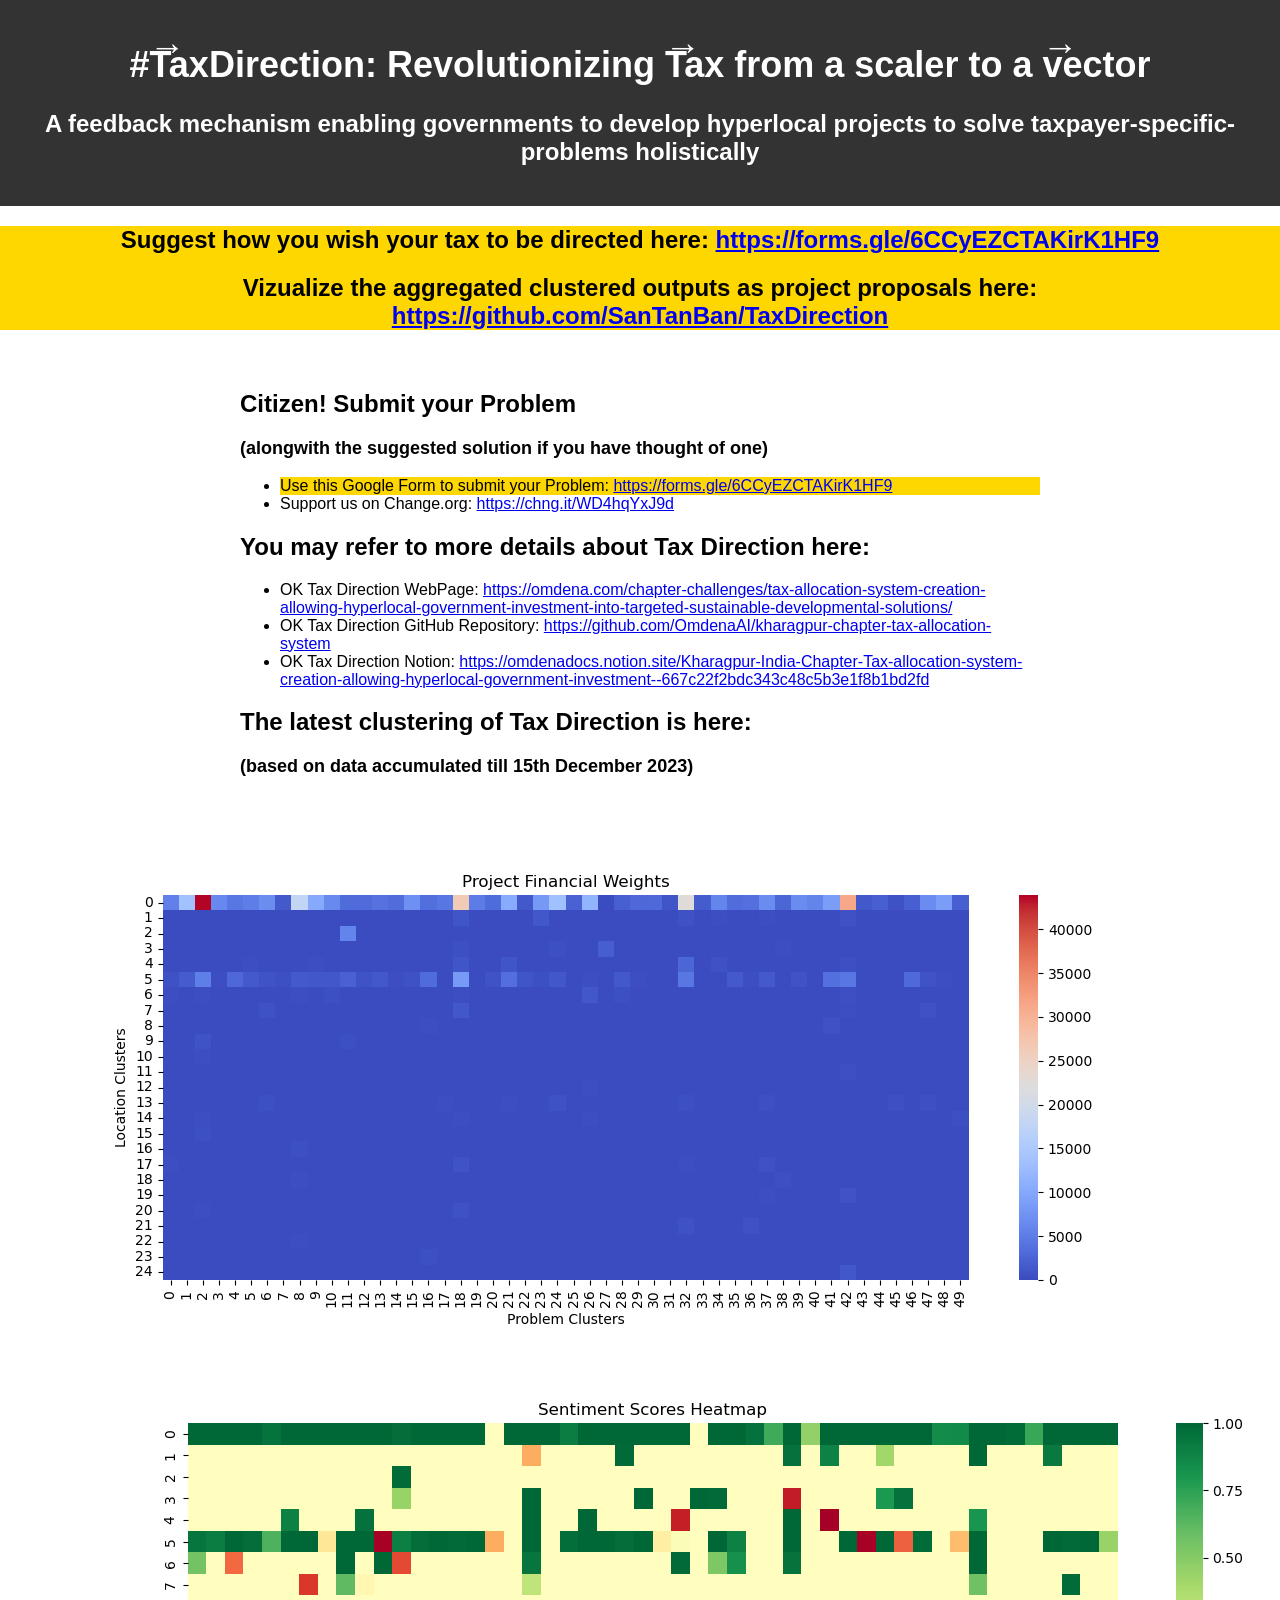
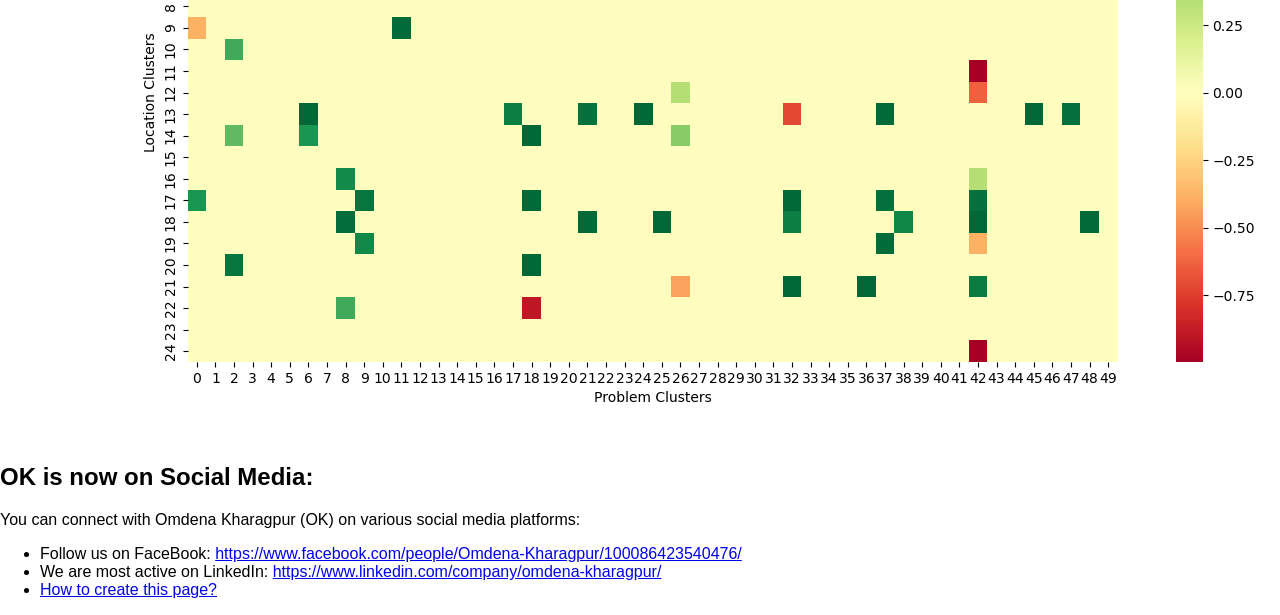
==== index.html @ 866a50a1 "Update index.html" ====
<!DOCTYPE html>
<html>
<head>
    <meta charset="UTF-8">
    <meta name="viewport" content="width=device-width, initial-scale=1.0">
    <link rel="stylesheet" href="styles.css">
    <title>#TaxDirection</title>
    <style>
        body {
            font-family: Arial, sans-serif;
            background-color: #FFF;
            margin: 0;
            padding: 0;
        }
        header {
            background-color: #333;
            color: #fff;
            text-align: center;
            padding: 20px;
        }
        h1 {
            font-size: 36px;
        }
        h2 {
            font-size: 24px;
        }
        h3 {
            font-size: 18px;
        }
        .container {
            max-width: 800px;
            margin: 20px auto;
            padding: 20px;
            background-color: #fff;
        }

        /* New styles for the horizontal arrow */
        .arrow {
            position: relative;
            font-weight: bold;
        }

        .arrow::before {
            content: "\2192"; /* Unicode character for a rightwards arrow */
            position: absolute;
            top: -0.5em; /* Adjust this value to place the arrow where you want */
            left: 0;
            color: inherit; /* Same color as the text */
        }

        
    </style>
</head>
<body>
    <header>
        <h1>#<span class="arrow">TaxDirection</span>: Revolutionizing <span class="arrow">Tax</span> from a scaler to a <span class="arrow">vector</span></h1>
        <h2>A feedback mechanism enabling governments to develop hyperlocal projects to solve taxpayer-specific-problems holistically</h2>
    </header>

    <section class="glistening-effect">
        <h2>Suggest how you wish your tax to be directed here: <a href="https://forms.gle/6CCyEZCTAKirK1HF9" target="_blank">https://forms.gle/6CCyEZCTAKirK1HF9</a></h2>
        <h2>Vizualize the aggregated clustered outputs as project proposals here: <a href="https://github.com/SanTanBan/TaxDirection" target="_blank">https://github.com/SanTanBan/TaxDirection</a></h2>
    </section>
    
    <section class="container">
        <h2>Citizen! Submit your Problem</h2>
        <h3>(alongwith the suggested solution if you have thought of one)</h3>
        <p  class="glistening-effect">
            <ul>
                <li class="glistening-effect_2">Use this Google Form to submit your Problem: <a href="https://forms.gle/6CCyEZCTAKirK1HF9" target="_blank">https://forms.gle/6CCyEZCTAKirK1HF9</a></li>
                <li>Support us on Change.org: <a href="https://chng.it/WD4hqYxJ9d" target="_blank">https://chng.it/WD4hqYxJ9d</a></li>
            </ul>
        </p>
        
        <h2>You may refer to more details about Tax Direction here:</h2>
        <p>
            <ul>
                <li>OK Tax Direction WebPage: <a href="https://omdena.com/chapter-challenges/tax-allocation-system-creation-allowing-hyperlocal-government-investment-into-targeted-sustainable-developmental-solutions/" target="_blank">https://omdena.com/chapter-challenges/tax-allocation-system-creation-allowing-hyperlocal-government-investment-into-targeted-sustainable-developmental-solutions/</a></li>
                <li>OK Tax Direction GitHub Repository: <a href="https://github.com/OmdenaAI/kharagpur-chapter-tax-allocation-system" target="_blank">https://github.com/OmdenaAI/kharagpur-chapter-tax-allocation-system</a></li>
                <li>OK Tax Direction Notion: <a href="https://omdenadocs.notion.site/Kharagpur-India-Chapter-Tax-allocation-system-creation-allowing-hyperlocal-government-investment--667c22f2bdc343c48c5b3e1f8b1bd2fd" target="_blank">https://omdenadocs.notion.site/Kharagpur-India-Chapter-Tax-allocation-system-creation-allowing-hyperlocal-government-investment--667c22f2bdc343c48c5b3e1f8b1bd2fd</a></li>
            </ul>
        </p>
            
        <h2>The latest clustering of Tax Direction is here:</h2>
        <h3>(based on data accumulated till 15th December 2023)</h3>
    </section>

        <img src="/Annexure (Old Files with elaborate comments)/Project Financial Weights_HeatMap.png" alt="Tax Tokens allocated to each Problem-Location Cluster">
        <img src="/Annexure (Old Files with elaborate comments)/SentimentScores_HeatMap_RedHigh.png" alt="Sentiment Score of each Problem-Location Cluster">
    
    <section>
        <h2>OK is now on Social Media:</h2>
        <p>
            You can connect with Omdena Kharagpur (OK) on various social media platforms:
            <ul>
                <li>Follow us on FaceBook: <a href="https://www.facebook.com/people/Omdena-Kharagpur/100086423540476/" target="_blank">https://www.facebook.com/people/Omdena-Kharagpur/100086423540476/</a></li>
                <li>We are most active on LinkedIn: <a href="https://www.linkedin.com/company/omdena-kharagpur" target="_blank">https://www.linkedin.com/company/omdena-kharagpur/</a></li>
                <li><a href="https://chat.openai.com/share/c6e73236-7885-4355-b0bf-236d7e7c0654" target="_blank">How to create this page?</a></li>
            </ul>
        </p>
    </section>    
</body>
</html>
---- styles.css ----
/* styles.css */
body {
  font-family: Arial, sans-serif;
  background-color: #f0f0f0;
  /* Add more styling rules as needed */
}

.glistening-effect {
  align-items: center;
  text-align: center;
  justify-content: center;
  /* width: 100%; */
  background-color: gold;
  animation: glistening 3s infinite;
}

.glistening-effect_2 {
  background-color: gold;
  animation: glistening 2s infinite;
}

@keyframes glistening {
  0% {
    opacity: 1;
    transform: scale(1);
  }
  50% {
    opacity: 0.5;
    transform: scale(1.1);
  }
  100% {
    opacity: 1;
    transform: scale(1);
  }
}
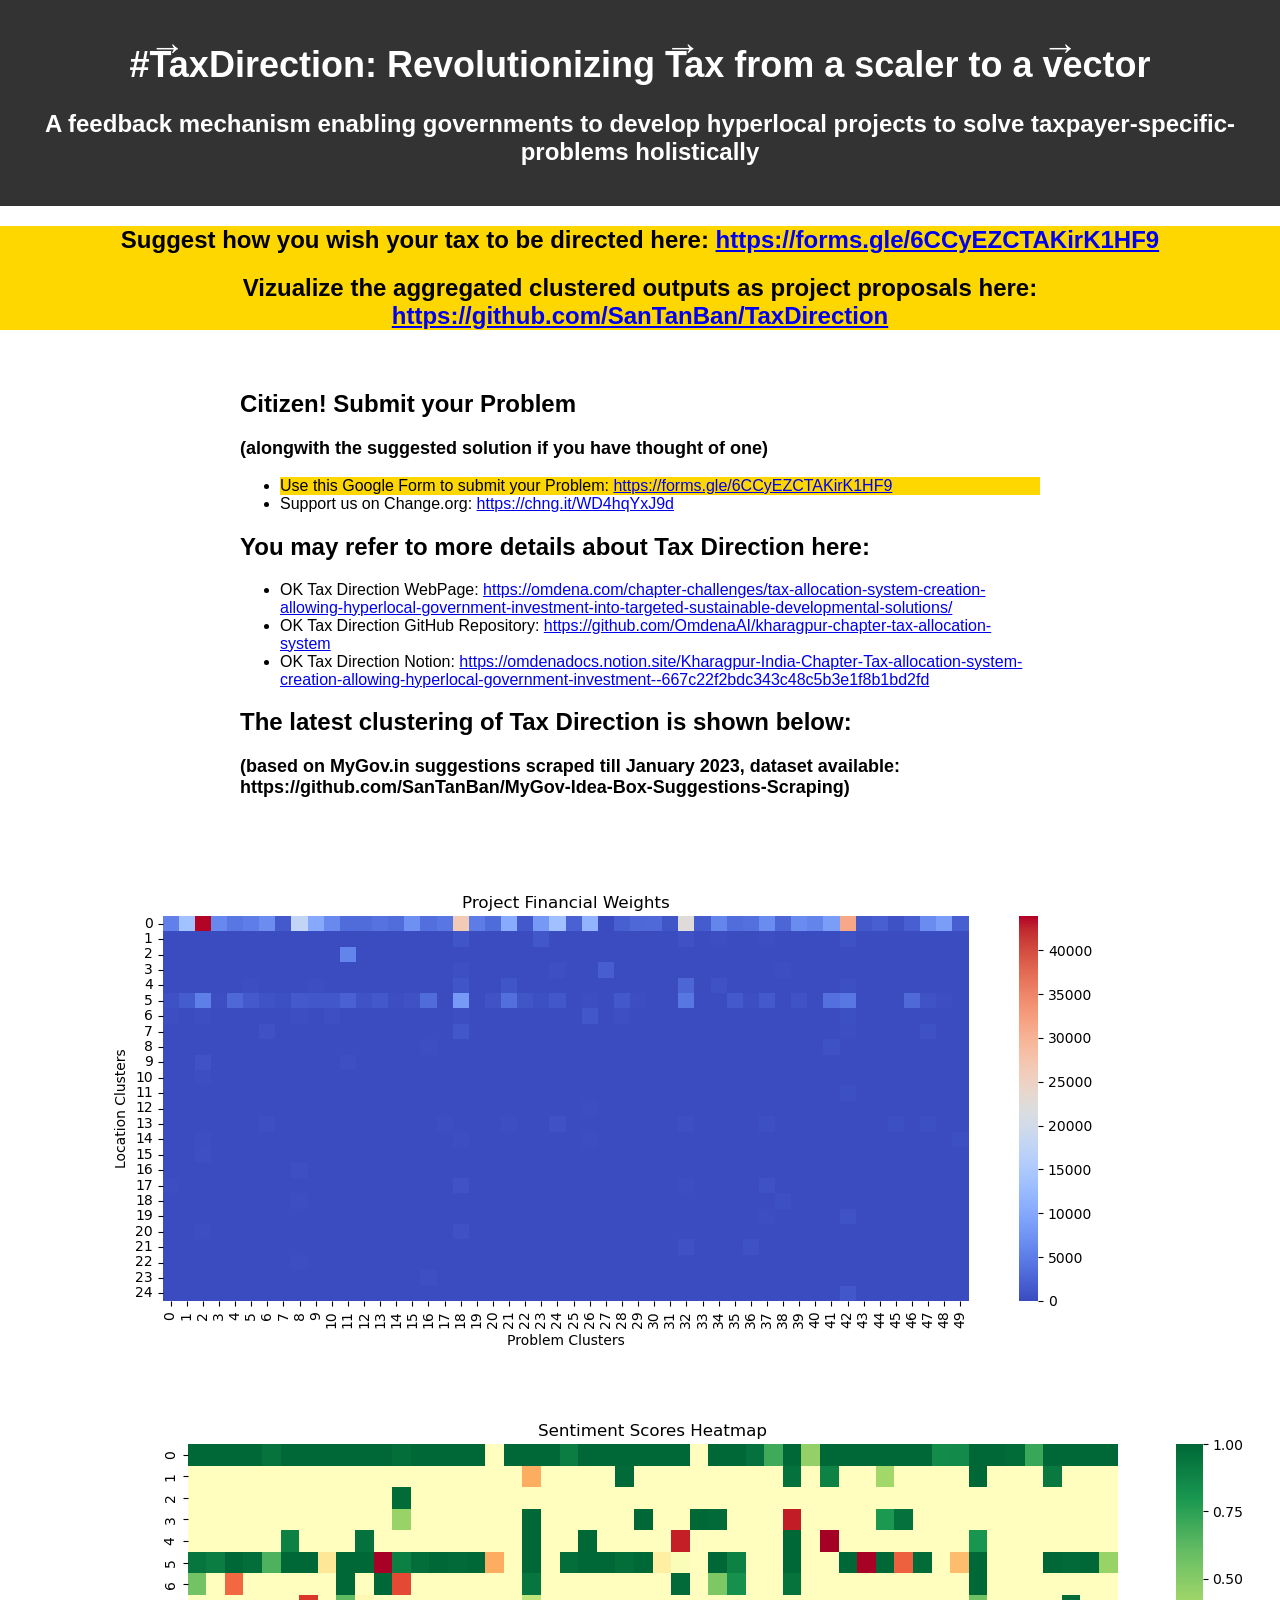
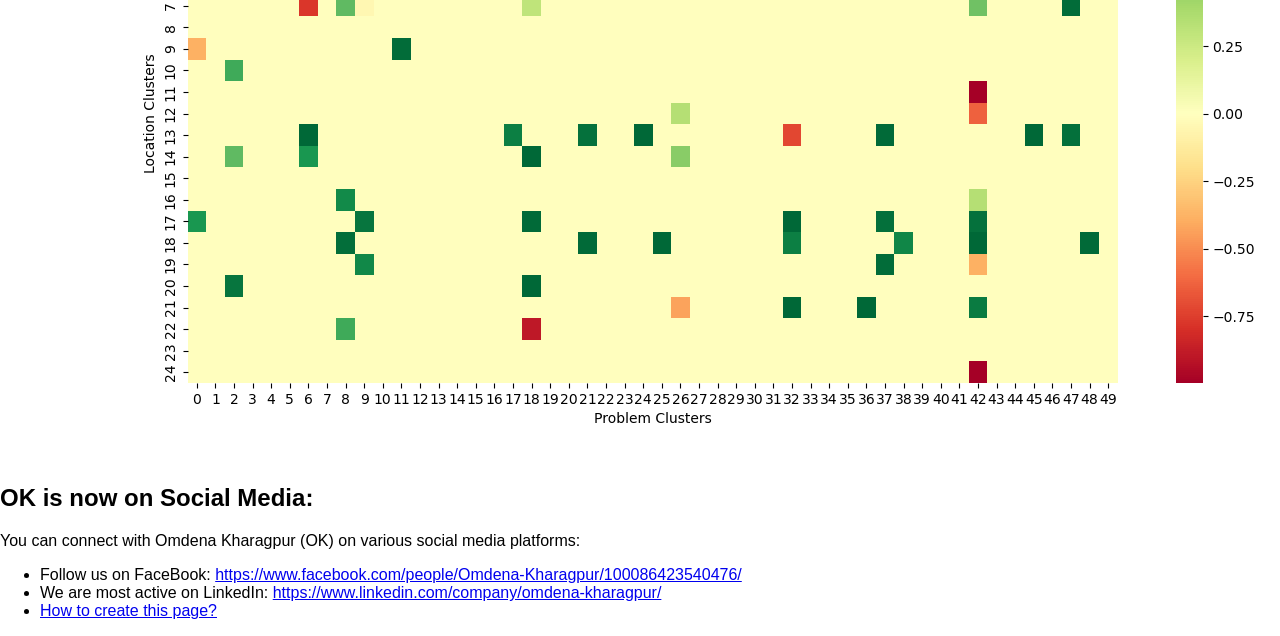
==== commit 72ddd58b: "Update index.html" ====
--- a/index.html
+++ b/index.html
@@ -81,8 +81,8 @@
             </ul>
         </p>
             
-        <h2>The latest clustering of Tax Direction is here:</h2>
-        <h3>(based on data accumulated till 15th December 2023)</h3>
+        <h2>The latest clustering of Tax Direction is shown below:</h2>
+        <h3>(based on MyGov.in suggestions scraped till January 2023, dataset available: https://github.com/SanTanBan/MyGov-Idea-Box-Suggestions-Scraping)</h3>
     </section>
 
         <img src="/Annexure (Old Files with elaborate comments)/Project Financial Weights_HeatMap.png" alt="Tax Tokens allocated to each Problem-Location Cluster">
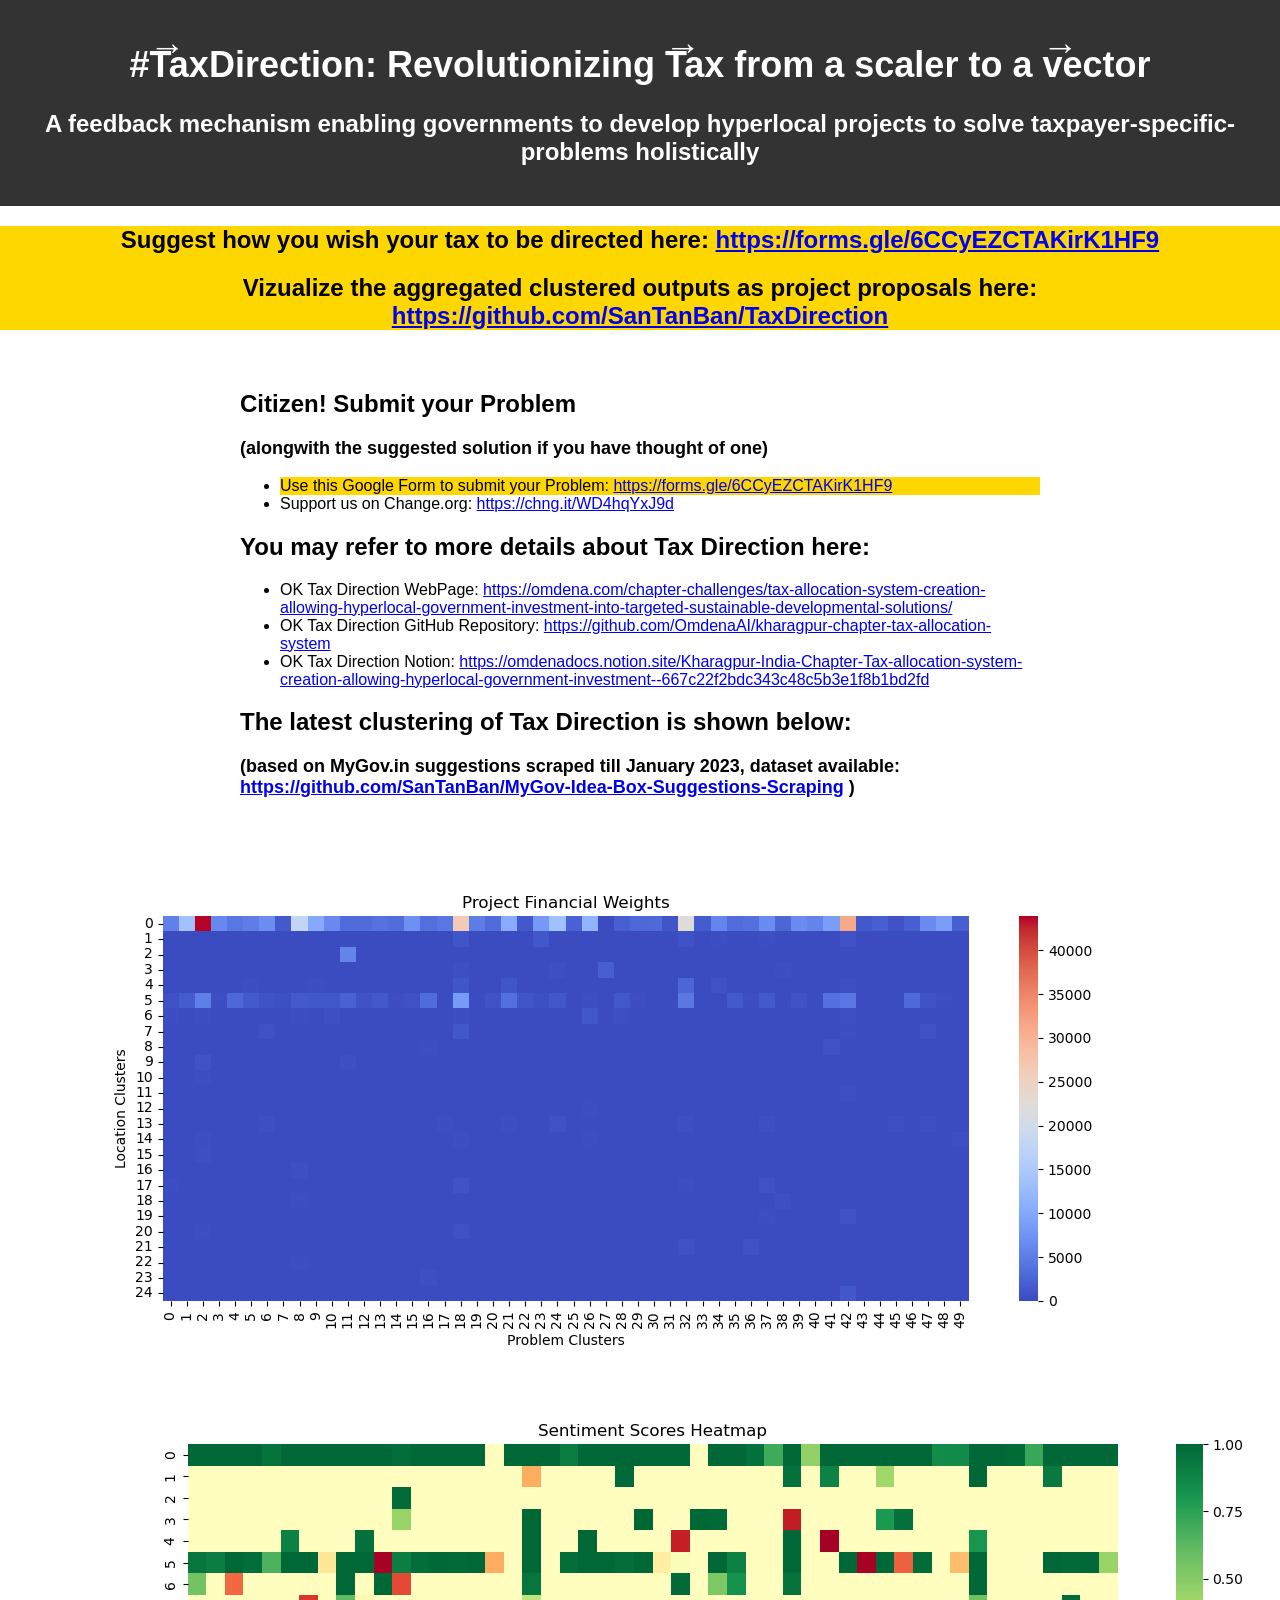
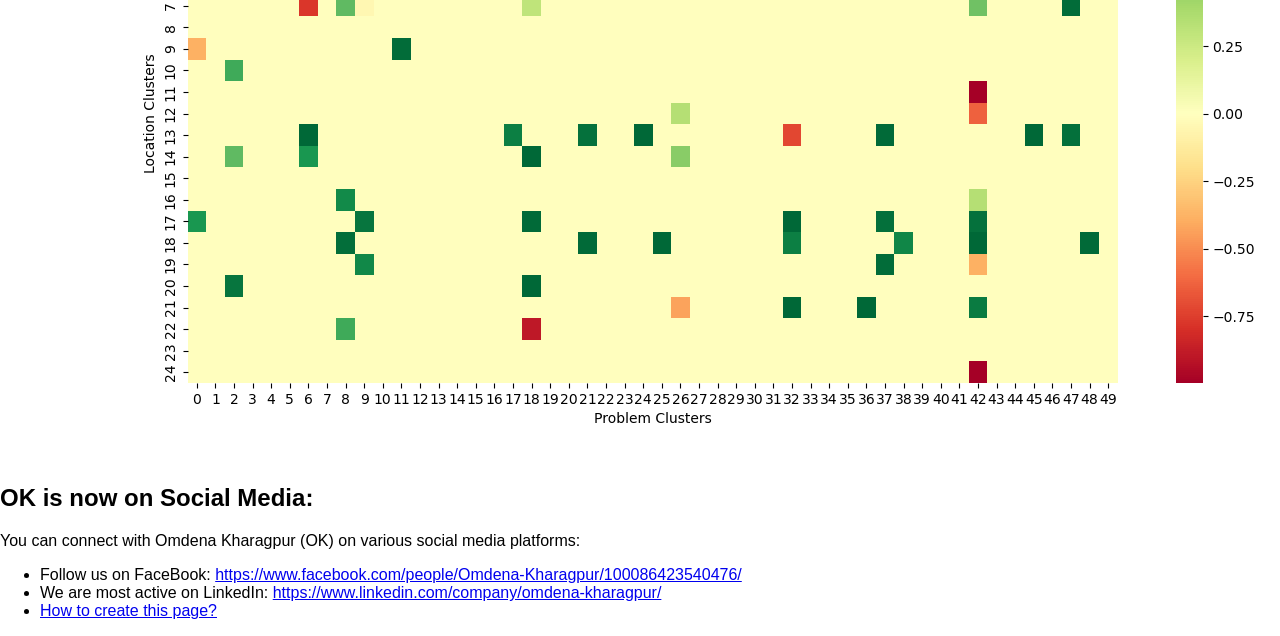
==== commit ed65d519: "Update index.html" ====
--- a/index.html
+++ b/index.html
@@ -82,11 +82,11 @@
         </p>
             
         <h2>The latest clustering of Tax Direction is shown below:</h2>
-        <h3>(based on MyGov.in suggestions scraped till January 2023, dataset available: https://github.com/SanTanBan/MyGov-Idea-Box-Suggestions-Scraping)</h3>
+        <h3>(based on MyGov.in suggestions scraped till January 2023, dataset available: <a href="https://github.com/SanTanBan/MyGov-Idea-Box-Suggestions-Scraping" target="_blank">https://github.com/SanTanBan/MyGov-Idea-Box-Suggestions-Scraping</a> )</h3>
     </section>
 
-        <img src="/Annexure (Old Files with elaborate comments)/Project Financial Weights_HeatMap.png" alt="Tax Tokens allocated to each Problem-Location Cluster">
-        <img src="/Annexure (Old Files with elaborate comments)/SentimentScores_HeatMap_RedHigh.png" alt="Sentiment Score of each Problem-Location Cluster">
+        <img src="Annexure (Old Files with elaborate comments)/Project Financial Weights_HeatMap.png" alt="Tax Tokens allocated to each Problem-Location Cluster">
+        <img src="Annexure (Old Files with elaborate comments)/SentimentScores_HeatMap_RedHigh.png" alt="Sentiment Score of each Problem-Location Cluster">
     
     <section>
         <h2>OK is now on Social Media:</h2>
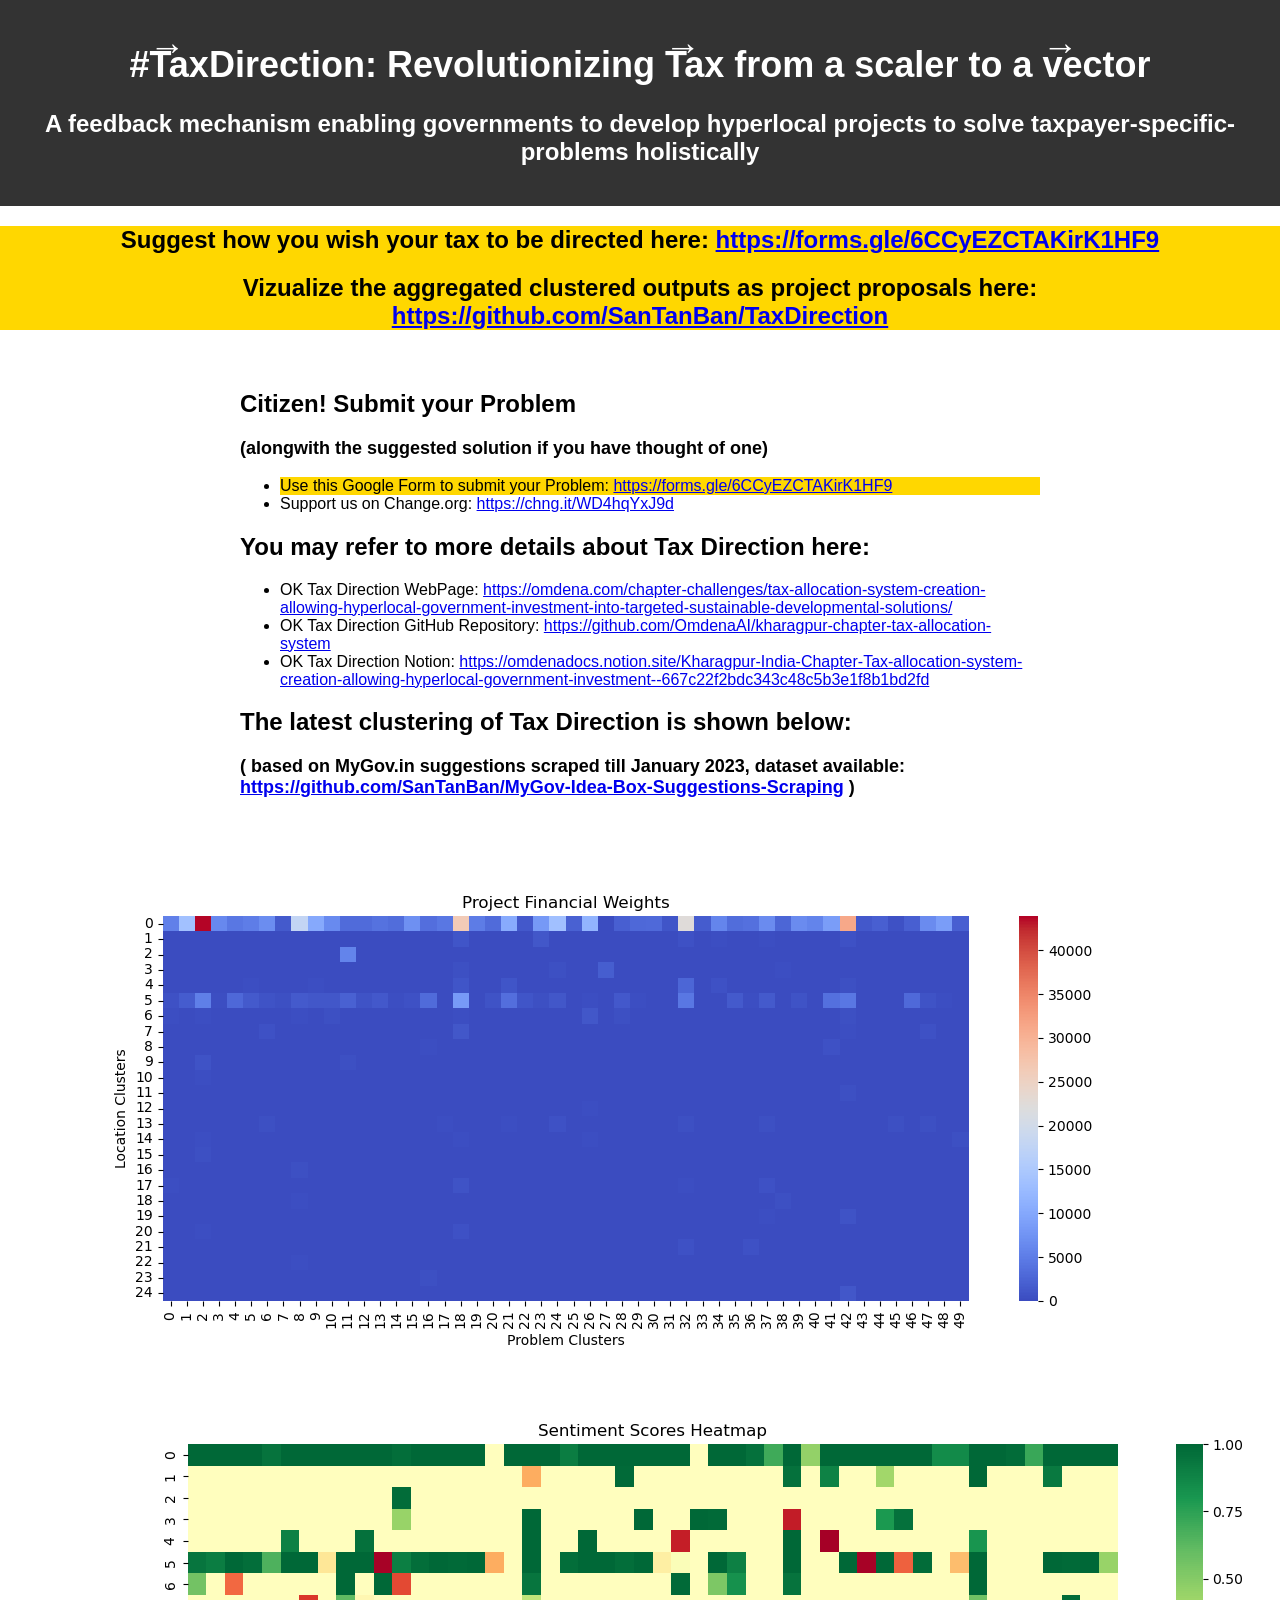
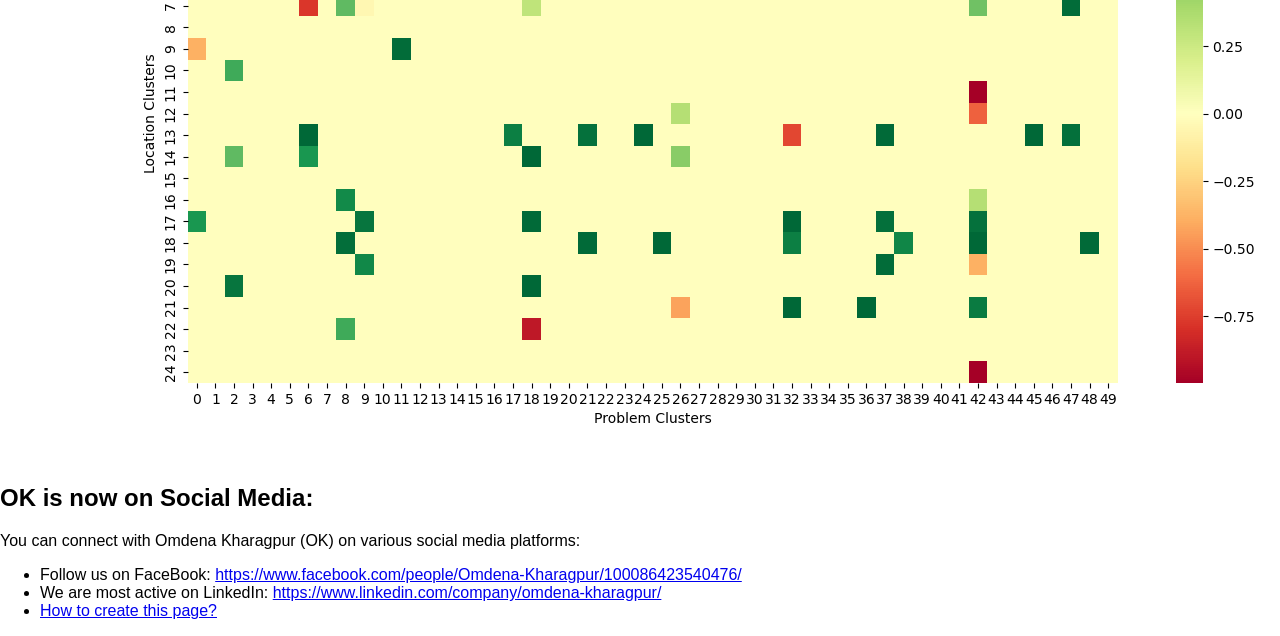
==== commit d455f2cd: "Update index.html" ====
--- a/index.html
+++ b/index.html
@@ -82,7 +82,7 @@
         </p>
             
         <h2>The latest clustering of Tax Direction is shown below:</h2>
-        <h3>(based on MyGov.in suggestions scraped till January 2023, dataset available: <a href="https://github.com/SanTanBan/MyGov-Idea-Box-Suggestions-Scraping" target="_blank">https://github.com/SanTanBan/MyGov-Idea-Box-Suggestions-Scraping</a> )</h3>
+        <h3>( based on MyGov.in suggestions scraped till January 2023, dataset available: <a href="https://github.com/SanTanBan/MyGov-Idea-Box-Suggestions-Scraping" target="_blank">https://github.com/SanTanBan/MyGov-Idea-Box-Suggestions-Scraping</a> )</h3>
     </section>
 
         <img src="Annexure (Old Files with elaborate comments)/Project Financial Weights_HeatMap.png" alt="Tax Tokens allocated to each Problem-Location Cluster">
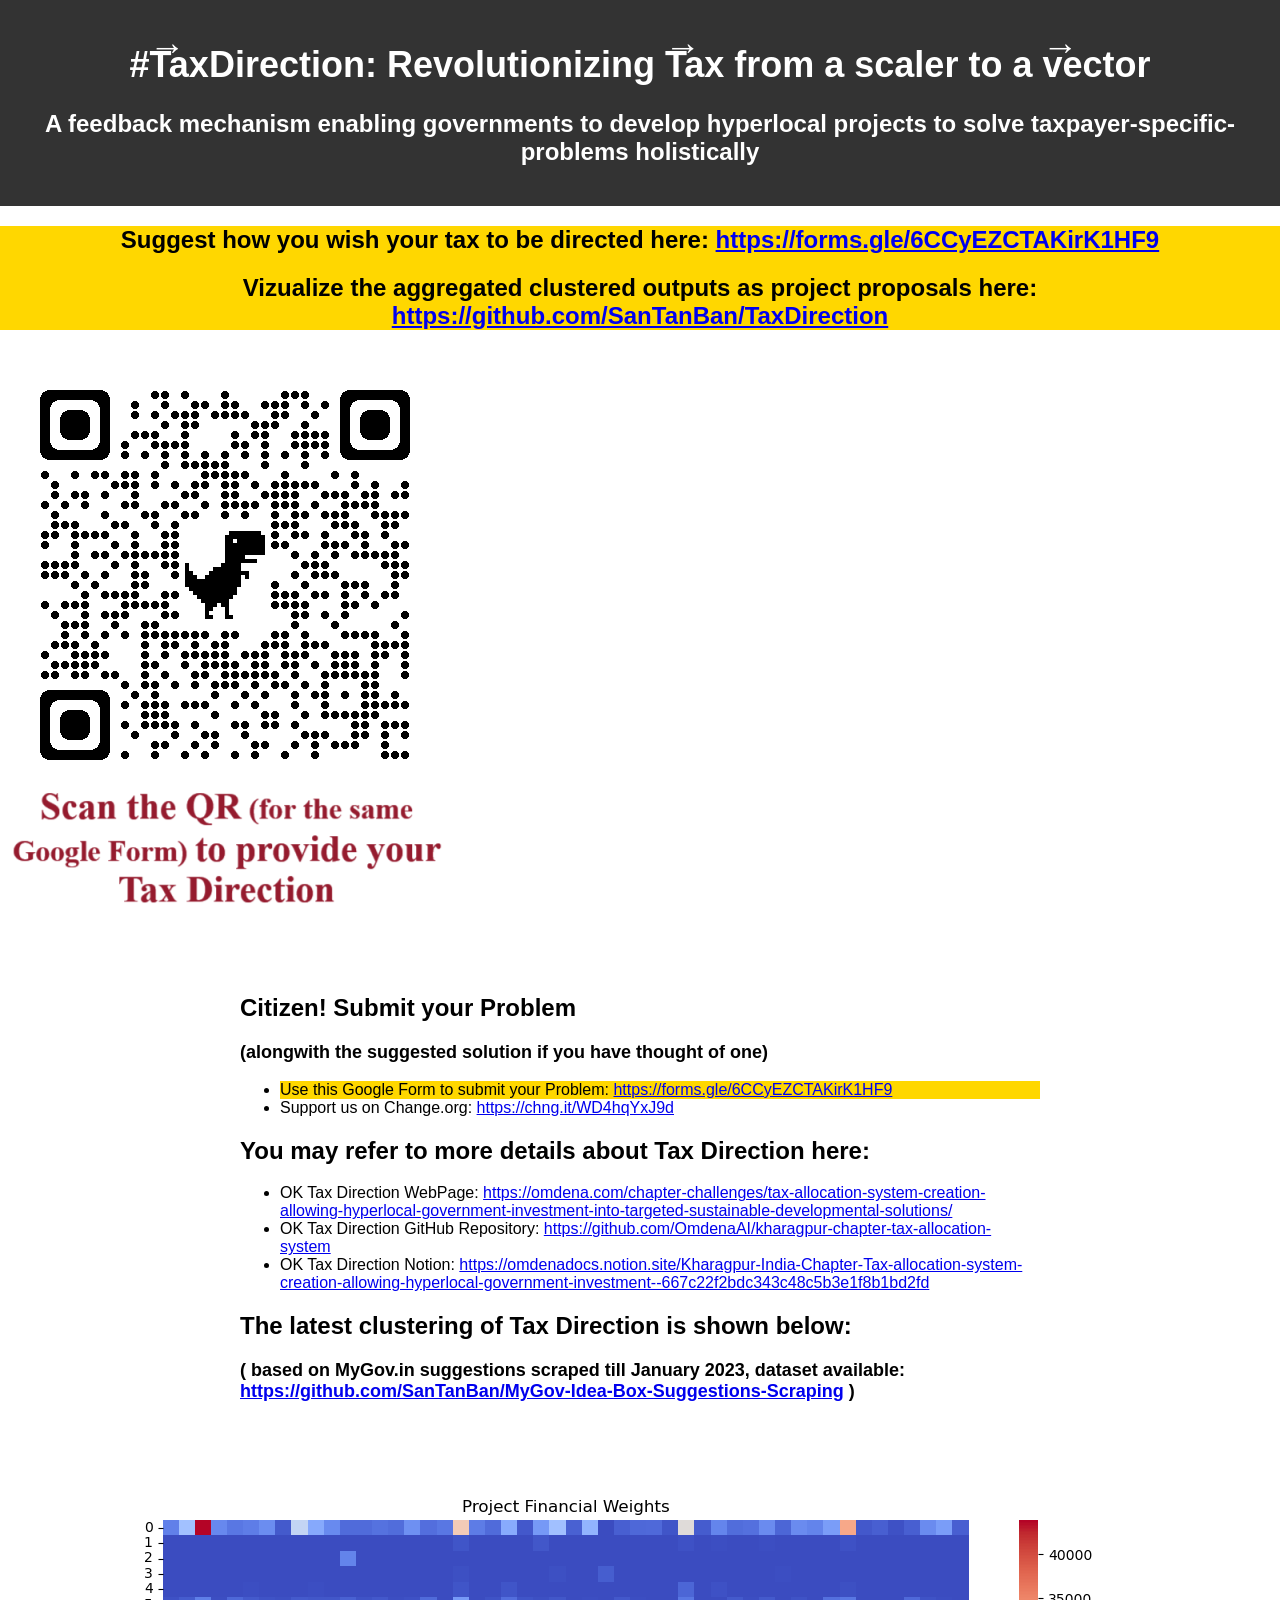
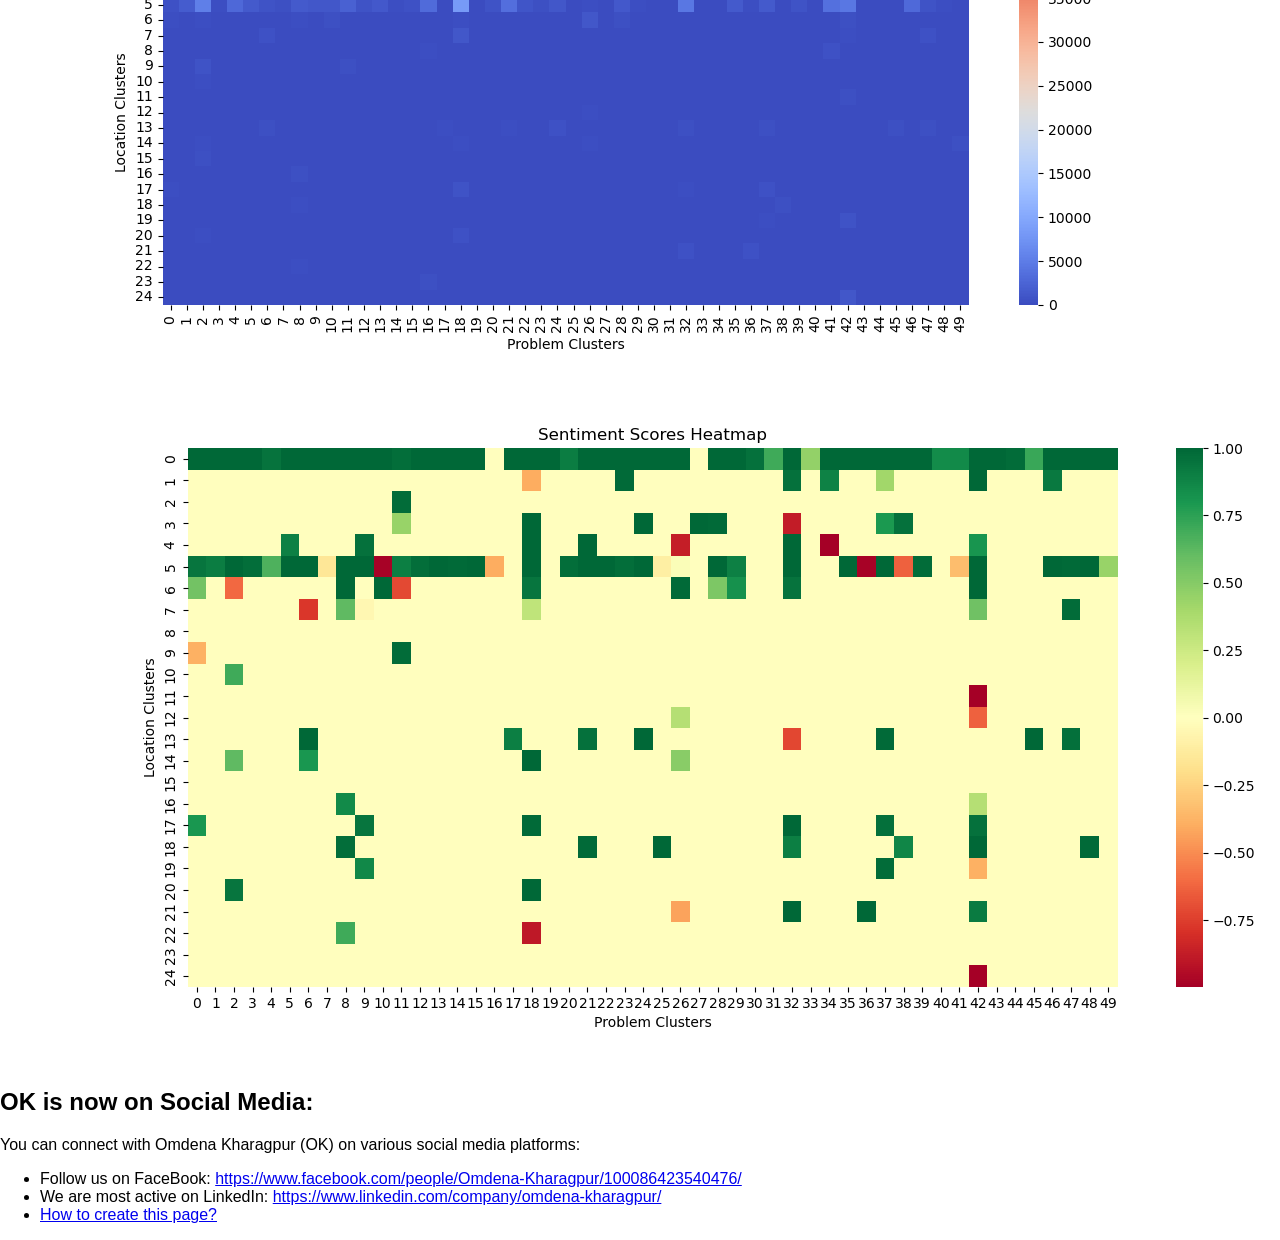
==== commit 95c2fa11: "Update index.html" ====
--- a/index.html
+++ b/index.html
@@ -61,6 +61,8 @@
         <h2>Suggest how you wish your tax to be directed here: <a href="https://forms.gle/6CCyEZCTAKirK1HF9" target="_blank">https://forms.gle/6CCyEZCTAKirK1HF9</a></h2>
         <h2>Vizualize the aggregated clustered outputs as project proposals here: <a href="https://github.com/SanTanBan/TaxDirection" target="_blank">https://github.com/SanTanBan/TaxDirection</a></h2>
     </section>
+        
+    <img src="Annexure (Old Files with elaborate comments)/RQ.png" alt="TaxDirection submission QR">
     
     <section class="container">
         <h2>Citizen! Submit your Problem</h2>
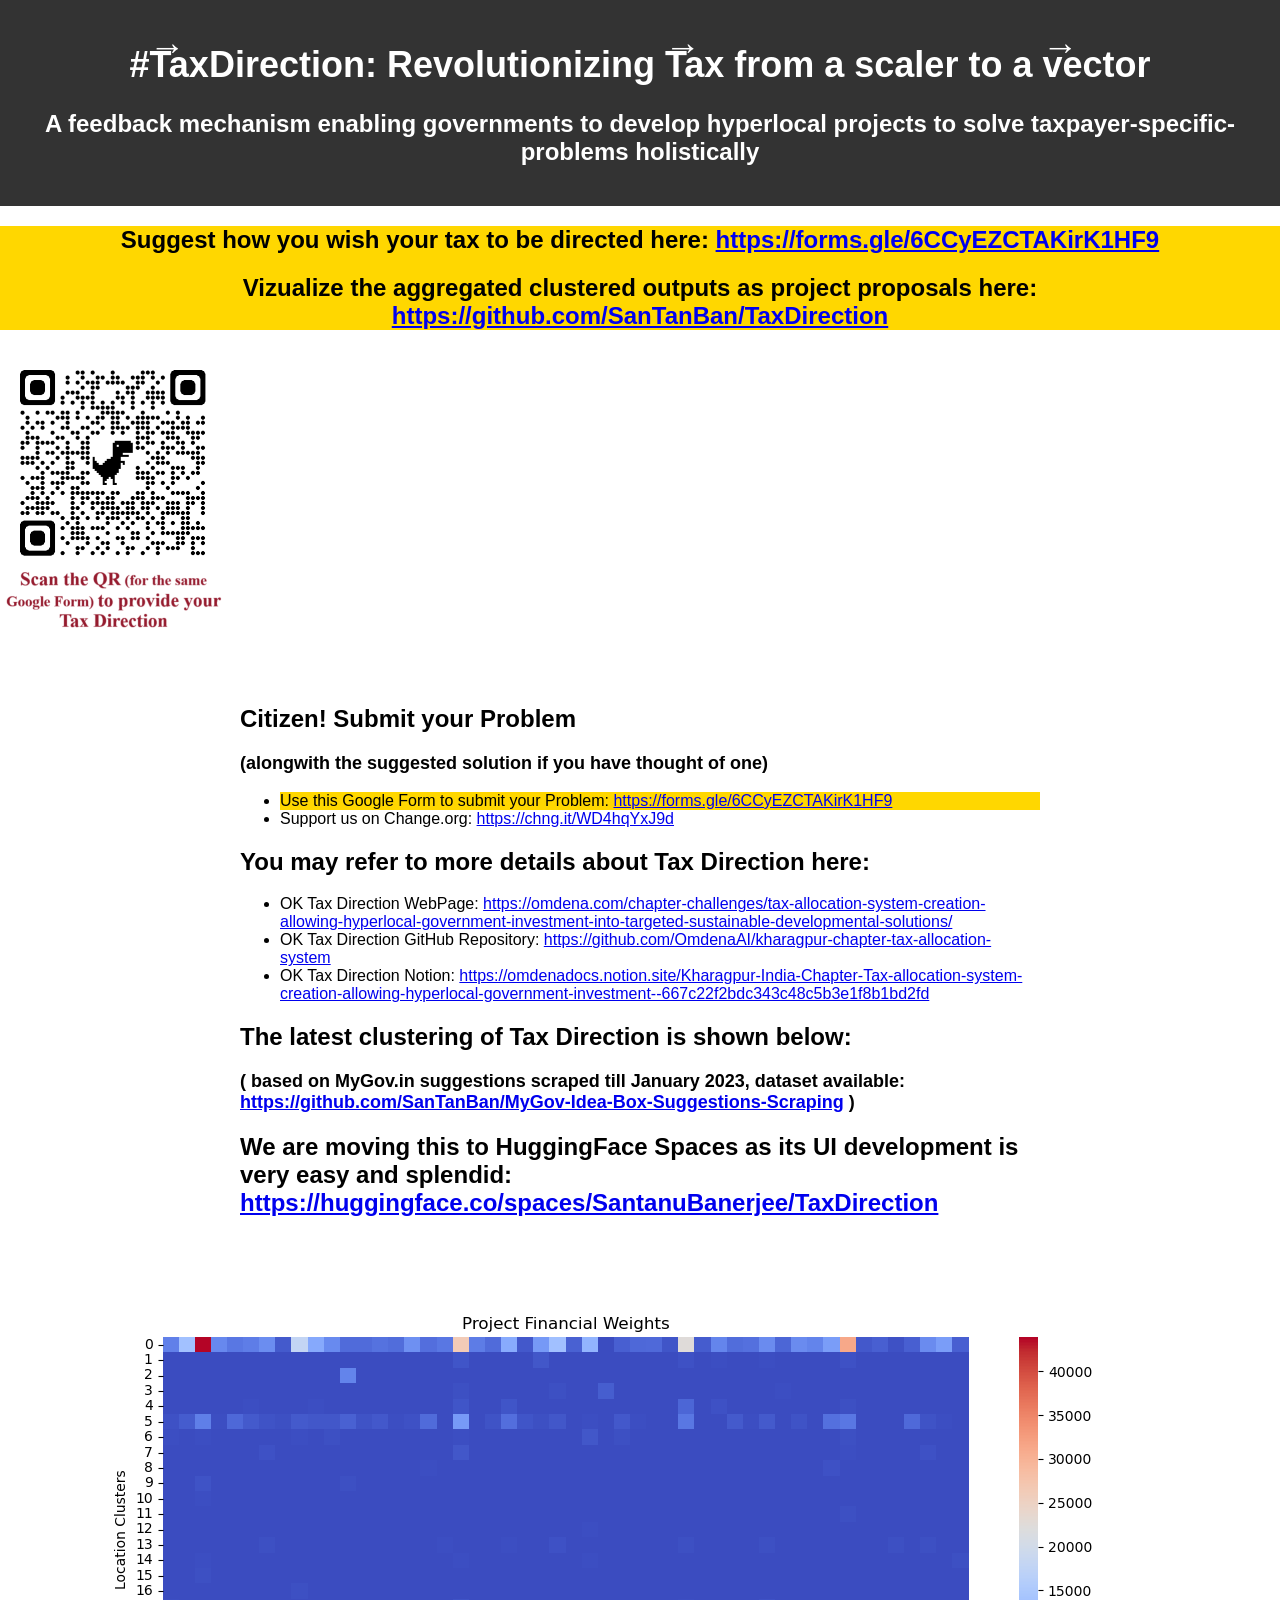
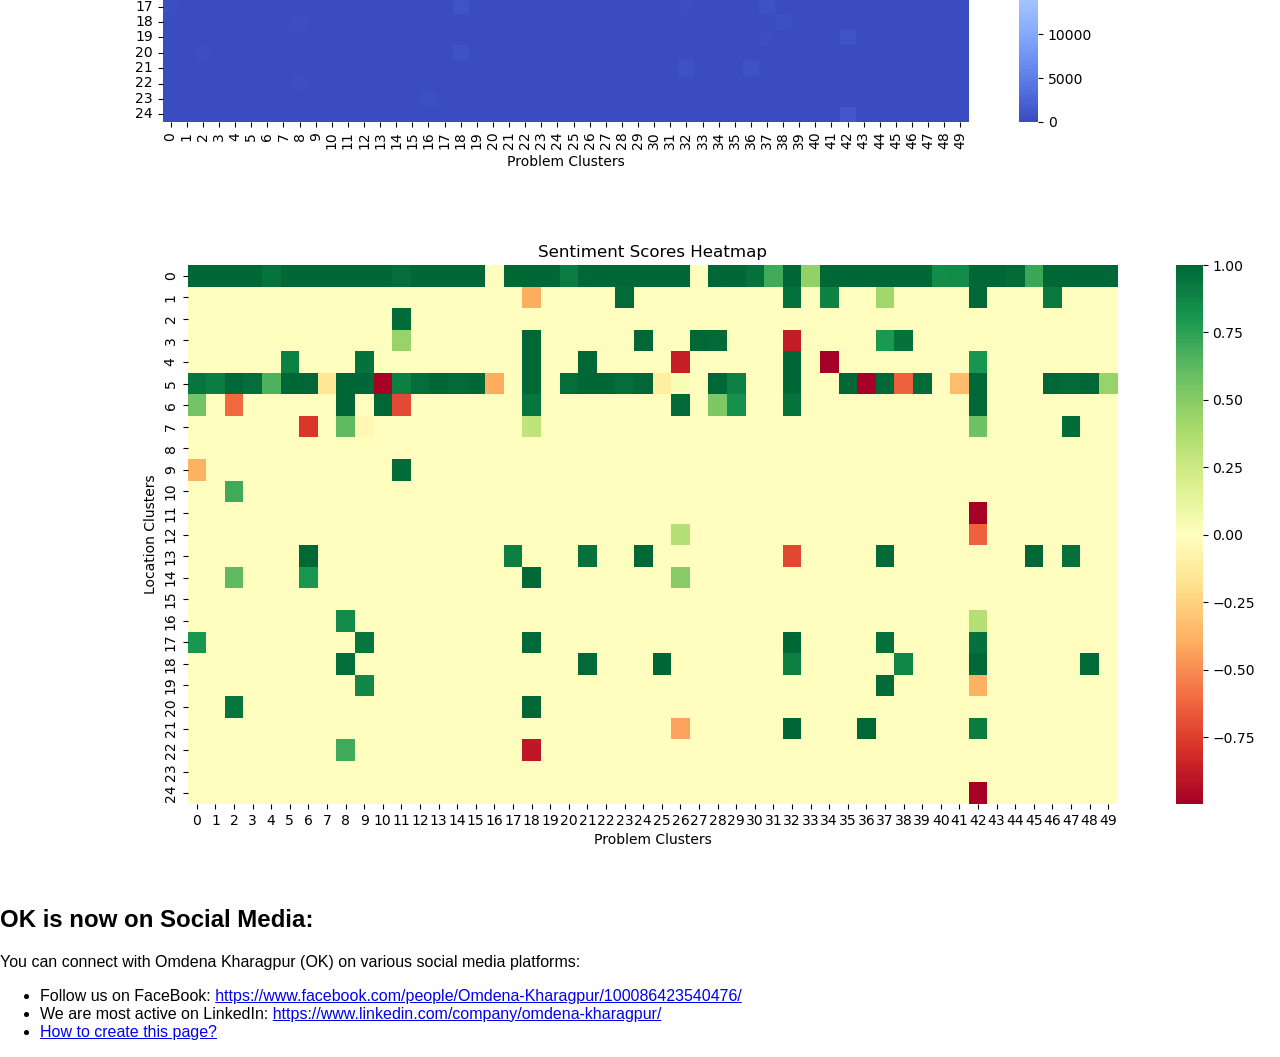
==== commit 5436efe4: "Update index.html" ====
--- a/index.html
+++ b/index.html
@@ -85,6 +85,9 @@
             
         <h2>The latest clustering of Tax Direction is shown below:</h2>
         <h3>( based on MyGov.in suggestions scraped till January 2023, dataset available: <a href="https://github.com/SanTanBan/MyGov-Idea-Box-Suggestions-Scraping" target="_blank">https://github.com/SanTanBan/MyGov-Idea-Box-Suggestions-Scraping</a> )</h3>
+
+        
+        <h2>We are moving this to HuggingFace Spaces as its UI development is very easy and splendid: <a href="https://huggingface.co/spaces/SantanuBanerjee/TaxDirection" target="_blank">https://huggingface.co/spaces/SantanuBanerjee/TaxDirection</a> </h2>
     </section>
 
         <img src="Annexure (Old Files with elaborate comments)/Project Financial Weights_HeatMap.png" alt="Tax Tokens allocated to each Problem-Location Cluster">
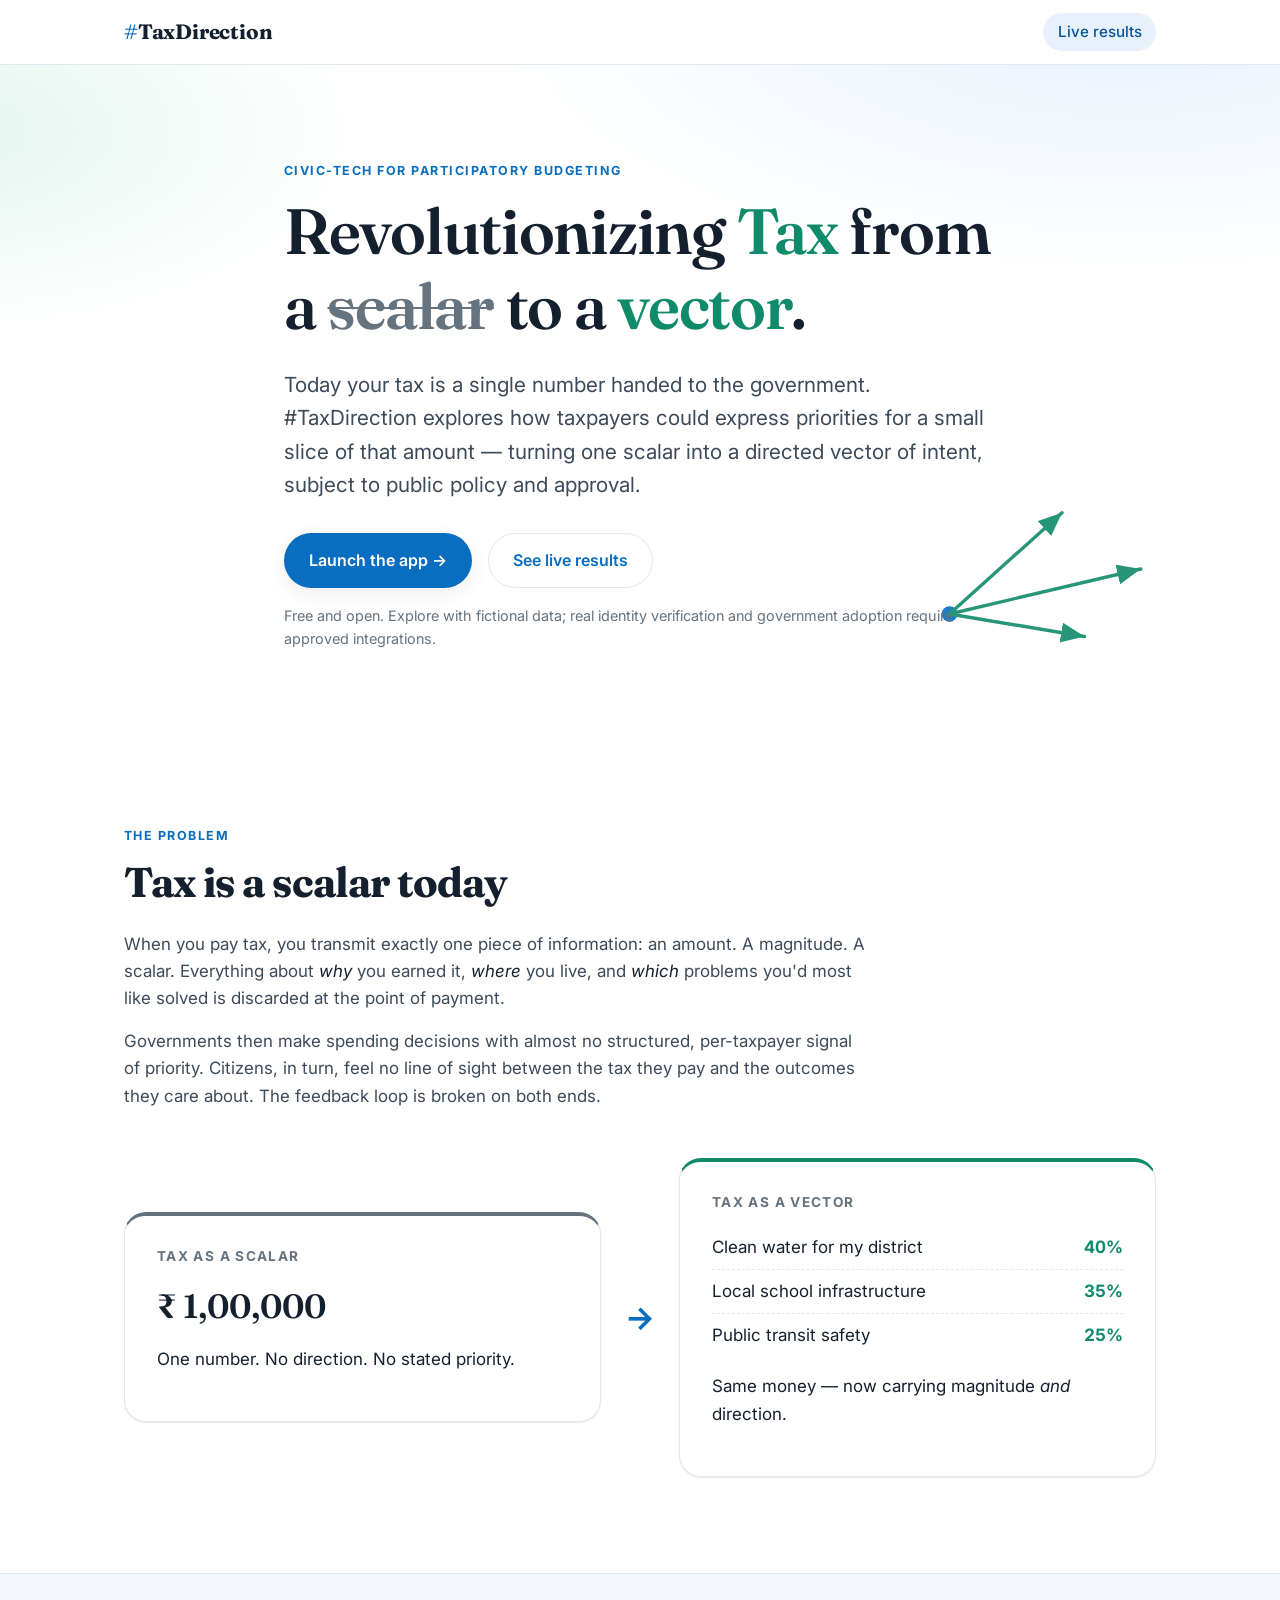
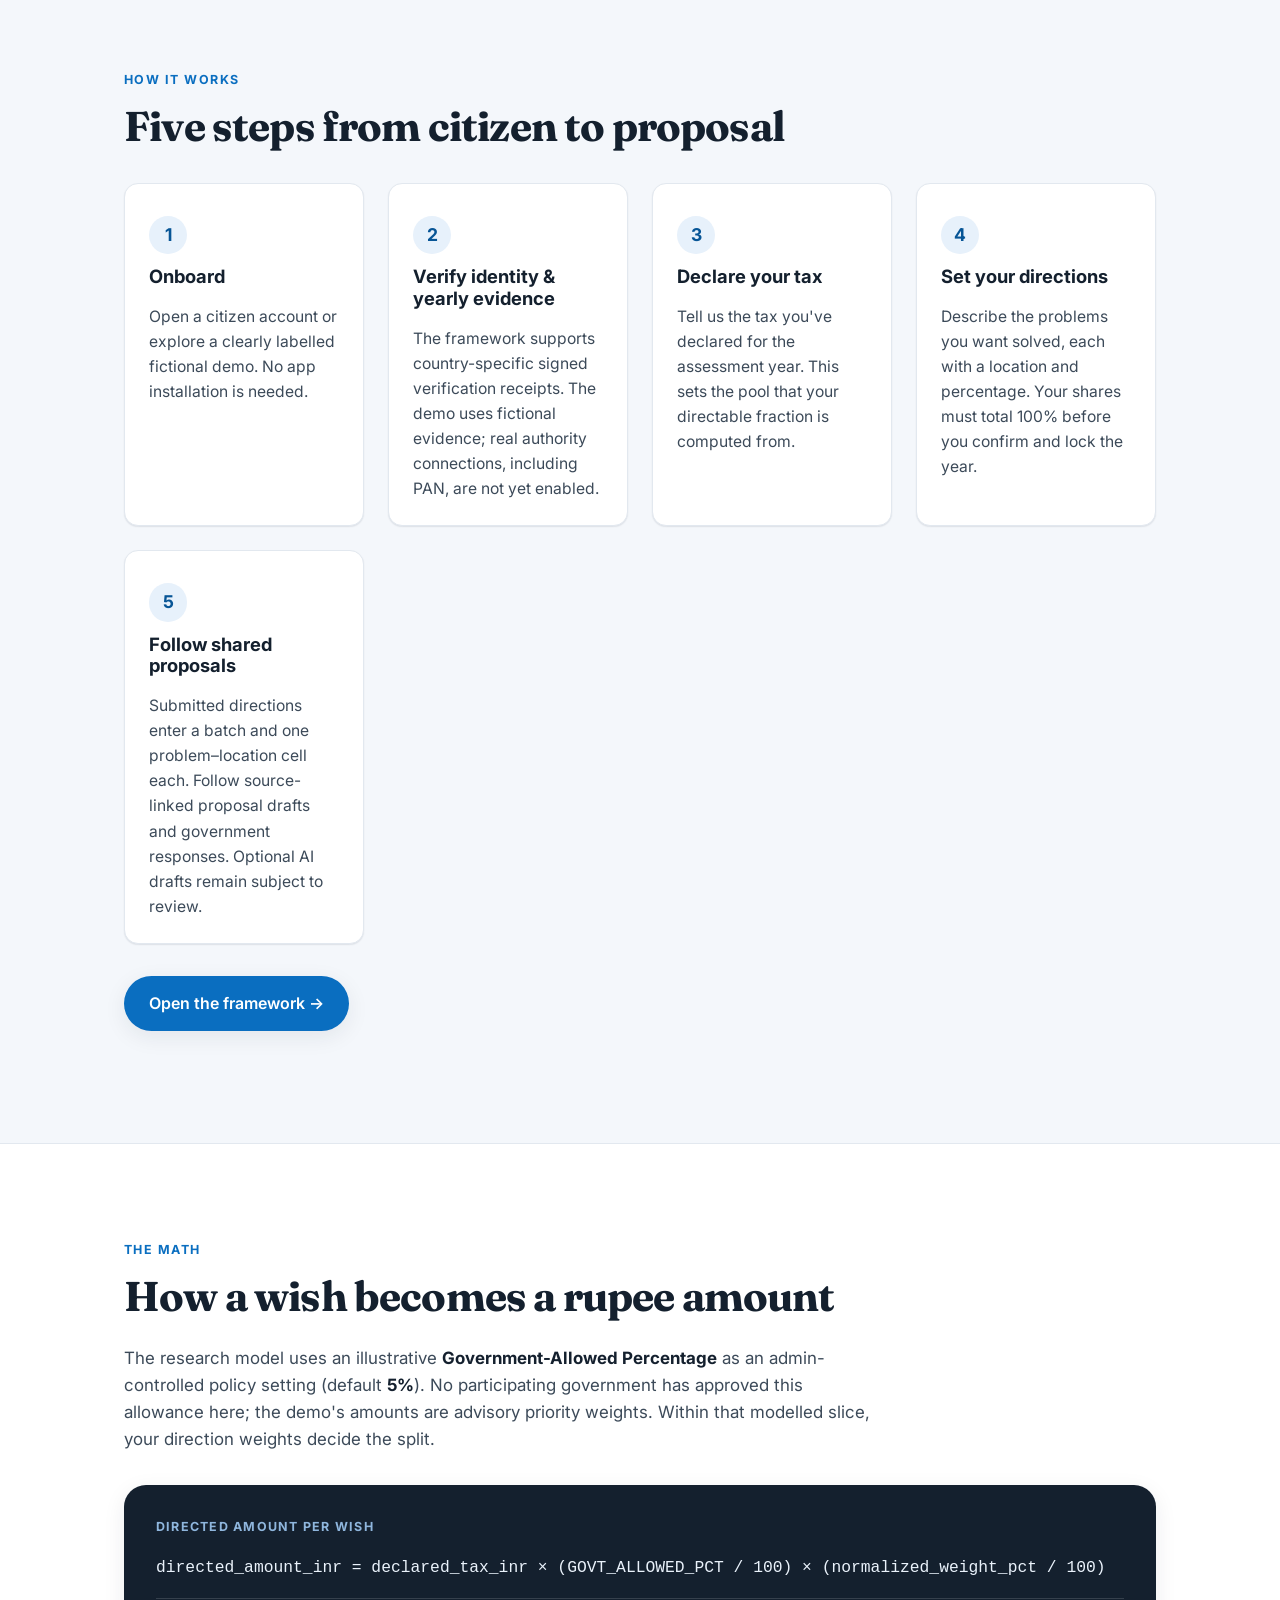
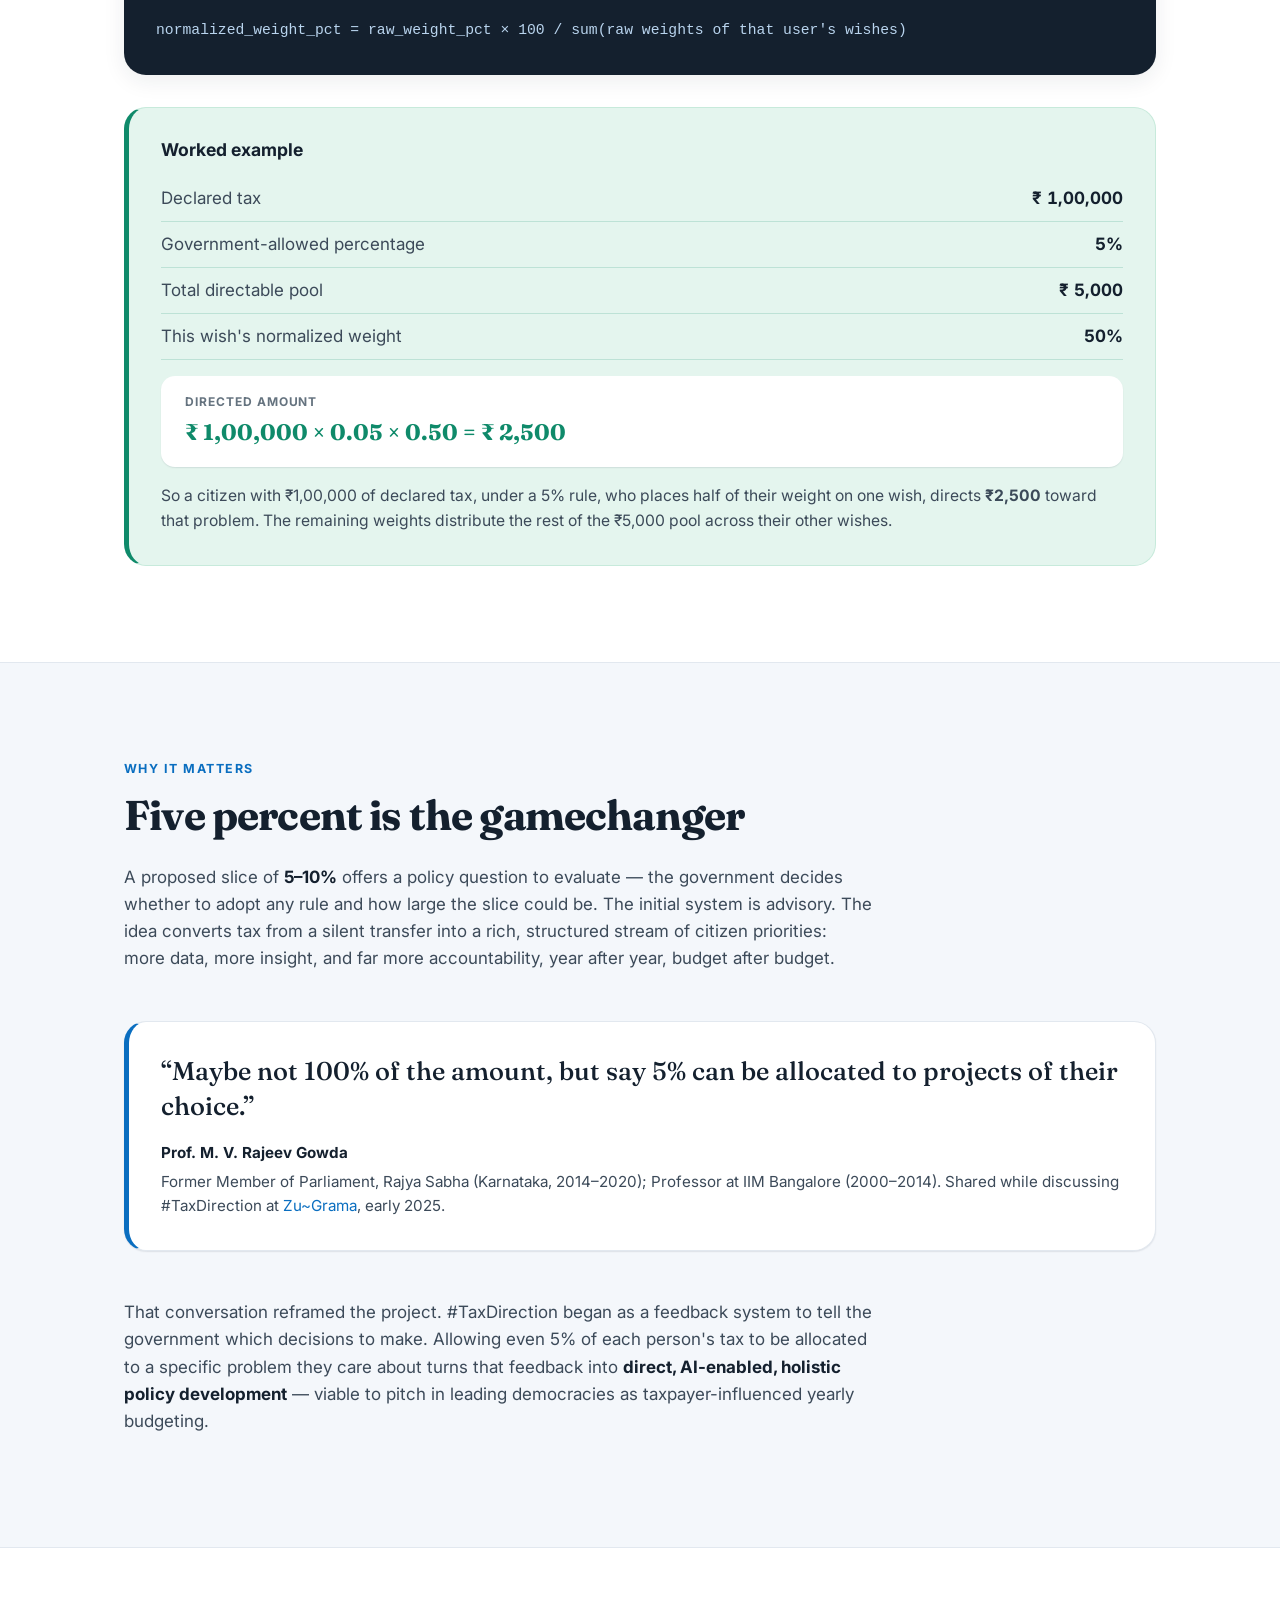
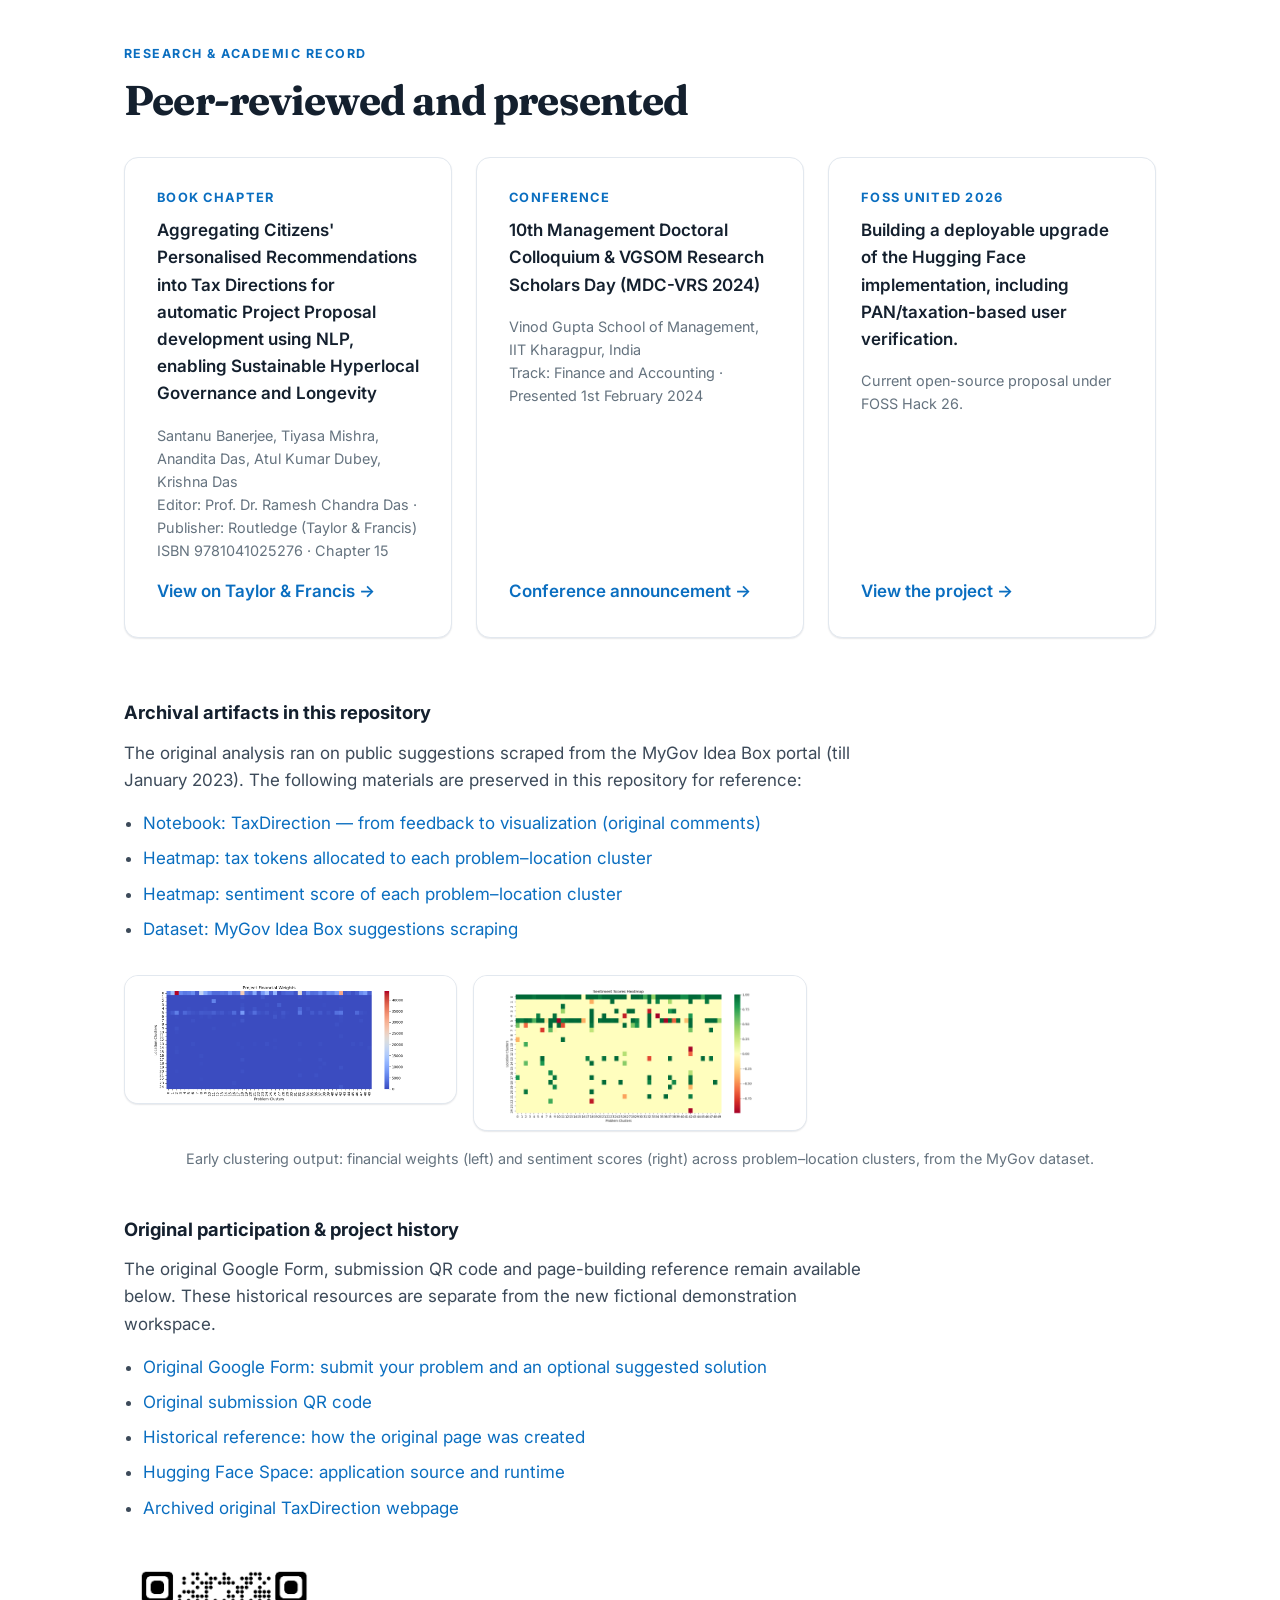
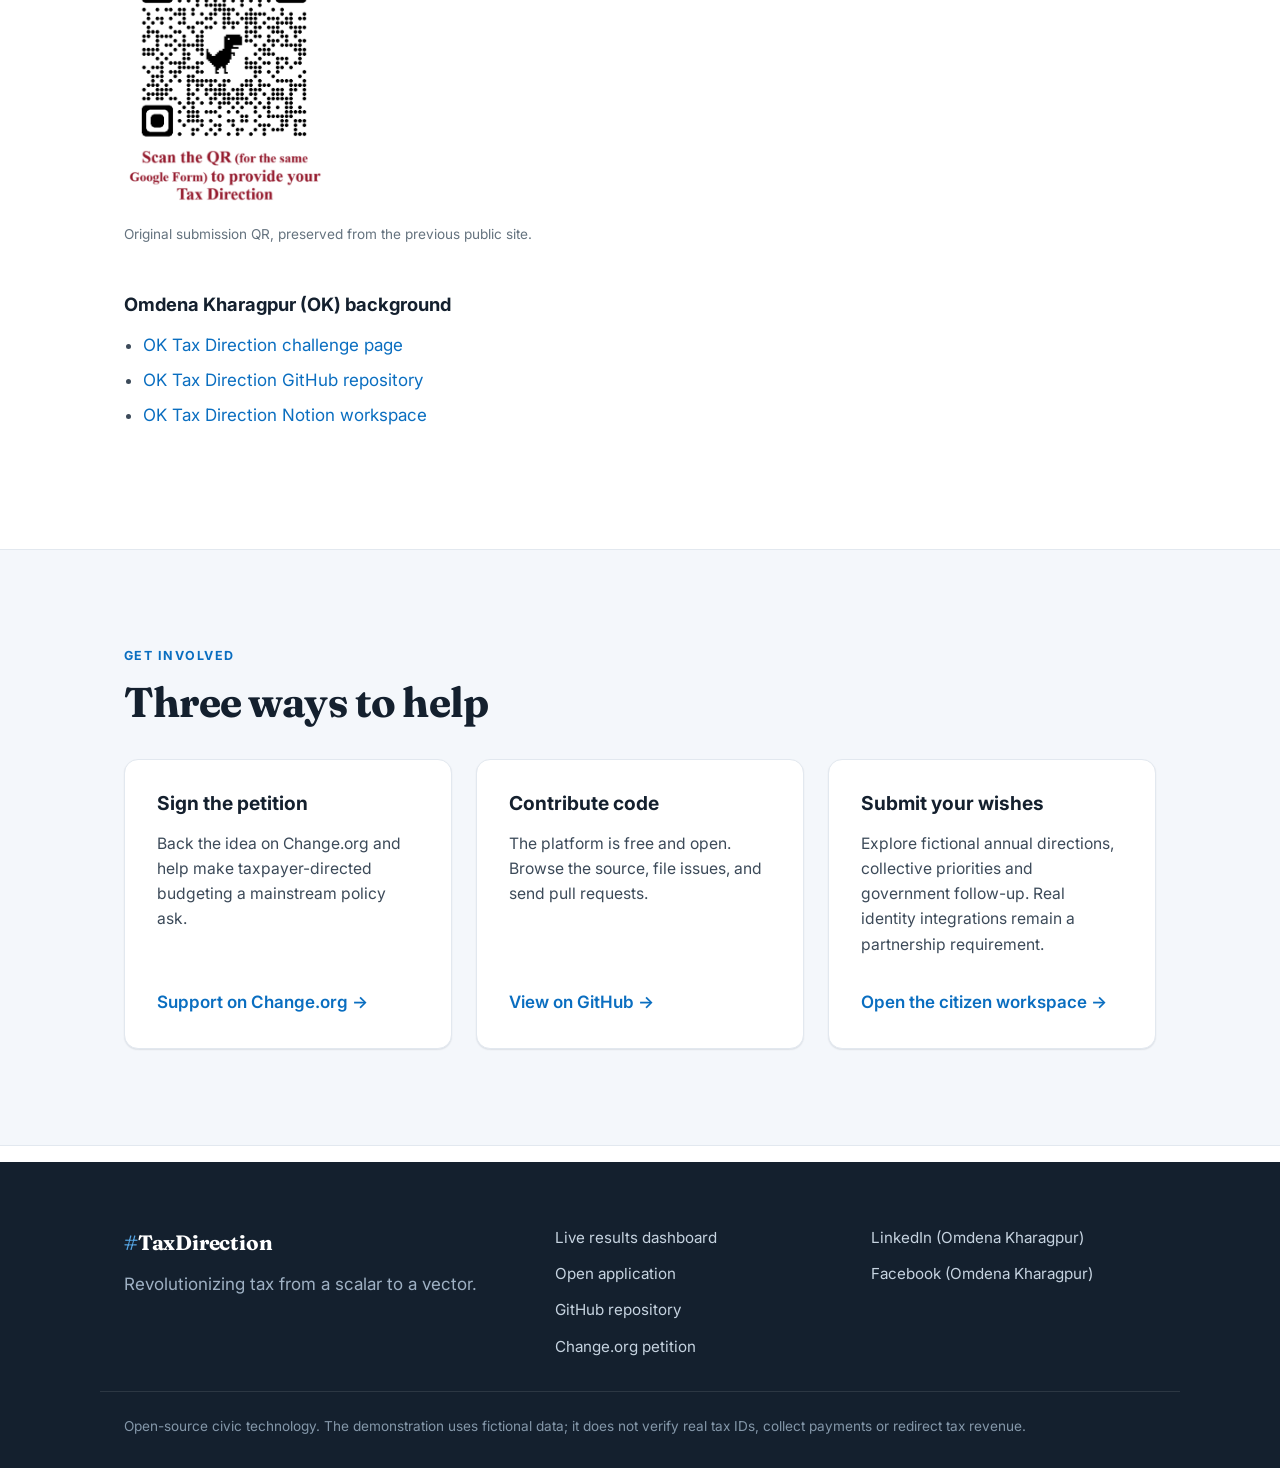
==== commit ea8d3901: "Publish redesigned civic site and workspace while preserving original resources" ====
--- a/index.html
+++ b/index.html
@@ -1,108 +1,430 @@
-<!DOCTYPE html>
-<html>
-<head>
-    <meta charset="UTF-8">
-    <meta name="viewport" content="width=device-width, initial-scale=1.0">
-    <link rel="stylesheet" href="styles.css">
-    <title>#TaxDirection</title>
-    <style>
-        body {
-            font-family: Arial, sans-serif;
-            background-color: #FFF;
-            margin: 0;
-            padding: 0;
-        }
-        header {
-            background-color: #333;
-            color: #fff;
-            text-align: center;
-            padding: 20px;
-        }
-        h1 {
-            font-size: 36px;
-        }
-        h2 {
-            font-size: 24px;
-        }
-        h3 {
-            font-size: 18px;
-        }
-        .container {
-            max-width: 800px;
-            margin: 20px auto;
-            padding: 20px;
-            background-color: #fff;
-        }
-
-        /* New styles for the horizontal arrow */
-        .arrow {
-            position: relative;
-            font-weight: bold;
-        }
-
-        .arrow::before {
-            content: "\2192"; /* Unicode character for a rightwards arrow */
-            position: absolute;
-            top: -0.5em; /* Adjust this value to place the arrow where you want */
-            left: 0;
-            color: inherit; /* Same color as the text */
-        }
-
-        
-    </style>
-</head>
-<body>
-    <header>
-        <h1>#<span class="arrow">TaxDirection</span>: Revolutionizing <span class="arrow">Tax</span> from a scaler to a <span class="arrow">vector</span></h1>
-        <h2>A feedback mechanism enabling governments to develop hyperlocal projects to solve taxpayer-specific-problems holistically</h2>
-    </header>
-
-    <section class="glistening-effect">
-        <h2>Suggest how you wish your tax to be directed here: <a href="https://forms.gle/6CCyEZCTAKirK1HF9" target="_blank">https://forms.gle/6CCyEZCTAKirK1HF9</a></h2>
-        <h2>Vizualize the aggregated clustered outputs as project proposals here: <a href="https://github.com/SanTanBan/TaxDirection" target="_blank">https://github.com/SanTanBan/TaxDirection</a></h2>
-    </section>
-        
-    <img src="Annexure (Old Files with elaborate comments)/RQ.png" alt="TaxDirection submission QR">
-    
-    <section class="container">
-        <h2>Citizen! Submit your Problem</h2>
-        <h3>(alongwith the suggested solution if you have thought of one)</h3>
-        <p  class="glistening-effect">
-            <ul>
-                <li class="glistening-effect_2">Use this Google Form to submit your Problem: <a href="https://forms.gle/6CCyEZCTAKirK1HF9" target="_blank">https://forms.gle/6CCyEZCTAKirK1HF9</a></li>
-                <li>Support us on Change.org: <a href="https://chng.it/WD4hqYxJ9d" target="_blank">https://chng.it/WD4hqYxJ9d</a></li>
-            </ul>
-        </p>
-        
-        <h2>You may refer to more details about Tax Direction here:</h2>
-        <p>
-            <ul>
-                <li>OK Tax Direction WebPage: <a href="https://omdena.com/chapter-challenges/tax-allocation-system-creation-allowing-hyperlocal-government-investment-into-targeted-sustainable-developmental-solutions/" target="_blank">https://omdena.com/chapter-challenges/tax-allocation-system-creation-allowing-hyperlocal-government-investment-into-targeted-sustainable-developmental-solutions/</a></li>
-                <li>OK Tax Direction GitHub Repository: <a href="https://github.com/OmdenaAI/kharagpur-chapter-tax-allocation-system" target="_blank">https://github.com/OmdenaAI/kharagpur-chapter-tax-allocation-system</a></li>
-                <li>OK Tax Direction Notion: <a href="https://omdenadocs.notion.site/Kharagpur-India-Chapter-Tax-allocation-system-creation-allowing-hyperlocal-government-investment--667c22f2bdc343c48c5b3e1f8b1bd2fd" target="_blank">https://omdenadocs.notion.site/Kharagpur-India-Chapter-Tax-allocation-system-creation-allowing-hyperlocal-government-investment--667c22f2bdc343c48c5b3e1f8b1bd2fd</a></li>
-            </ul>
-        </p>
-            
-        <h2>The latest clustering of Tax Direction is shown below:</h2>
-        <h3>( based on MyGov.in suggestions scraped till January 2023, dataset available: <a href="https://github.com/SanTanBan/MyGov-Idea-Box-Suggestions-Scraping" target="_blank">https://github.com/SanTanBan/MyGov-Idea-Box-Suggestions-Scraping</a> )</h3>
-
-        
-        <h2>We are moving this to HuggingFace Spaces as its UI development is very easy and splendid: <a href="https://huggingface.co/spaces/SantanuBanerjee/TaxDirection" target="_blank">https://huggingface.co/spaces/SantanuBanerjee/TaxDirection</a> </h2>
-    </section>
-
-        <img src="Annexure (Old Files with elaborate comments)/Project Financial Weights_HeatMap.png" alt="Tax Tokens allocated to each Problem-Location Cluster">
-        <img src="Annexure (Old Files with elaborate comments)/SentimentScores_HeatMap_RedHigh.png" alt="Sentiment Score of each Problem-Location Cluster">
-    
-    <section>
-        <h2>OK is now on Social Media:</h2>
-        <p>
-            You can connect with Omdena Kharagpur (OK) on various social media platforms:
-            <ul>
-                <li>Follow us on FaceBook: <a href="https://www.facebook.com/people/Omdena-Kharagpur/100086423540476/" target="_blank">https://www.facebook.com/people/Omdena-Kharagpur/100086423540476/</a></li>
-                <li>We are most active on LinkedIn: <a href="https://www.linkedin.com/company/omdena-kharagpur" target="_blank">https://www.linkedin.com/company/omdena-kharagpur/</a></li>
-                <li><a href="https://chat.openai.com/share/c6e73236-7885-4355-b0bf-236d7e7c0654" target="_blank">How to create this page?</a></li>
-            </ul>
-        </p>
-    </section>    
-</body>
-</html>
+<!DOCTYPE html>
+<html lang="en">
+<head>
+  <meta charset="UTF-8" />
+  <meta name="viewport" content="width=device-width, initial-scale=1.0" />
+  <title>#TaxDirection &mdash; Revolutionizing Tax from a scalar to a vector</title>
+  <meta name="description" content="#TaxDirection lets taxpayers direct a small fraction of their tax toward the problems they most want solved. Wishes are clustered by problem and geography, and an AI drafts one project proposal per cluster." />
+  <meta name="author" content="Santanu Banerjee" />
+
+  <!-- Open Graph / social -->
+  <meta property="og:title" content="#TaxDirection — Revolutionizing Tax from a scalar to a vector" />
+  <meta property="og:description" content="Direct a fraction of your tax toward the problems you most want solved. Citizen wishes, clustered and turned into AI-drafted project proposals." />
+  <meta property="og:type" content="website" />
+
+  <link rel="preconnect" href="https://fonts.googleapis.com" />
+  <link rel="preconnect" href="https://fonts.gstatic.com" crossorigin />
+  <link href="https://fonts.googleapis.com/css2?family=Fraunces:opsz,wght@9..144,500;9..144,600;9..144,700&family=Inter:wght@400;500;600;700&display=swap" rel="stylesheet" />
+  <link rel="stylesheet" href="styles.css" />
+</head>
+<body>
+  <a class="skip-link" href="#main">Skip to main content</a>
+
+  <!-- ============================ HEADER / NAV ============================ -->
+  <header class="site-header" id="top">
+    <div class="container nav-wrap">
+      <a class="brand" href="#top">
+        <span class="brand-hash">#</span>TaxDirection
+      </a>
+      <nav class="site-nav" aria-label="Primary">
+        <details class="nav-menu">
+          <summary>Menu</summary>
+          <div class="nav-links">
+            <a href="#problem">Problem</a>
+            <a href="#how">How it works</a>
+            <a href="#math">The math</a>
+            <a href="#why">Why it matters</a>
+            <a href="#research">Research</a>
+            <a href="framework.html">International framework</a>
+            <a href="app.html">Open workspace</a>
+          </div>
+        </details>
+        <a href="dashboard.html" class="nav-cta">Live results</a>
+      </nav>
+    </div>
+  </header>
+
+  <main id="main">
+
+    <!-- ============================ HERO ============================ -->
+    <section class="hero">
+      <div class="container hero-inner">
+        <p class="eyebrow">Civic-tech for participatory budgeting</p>
+        <h1 class="hero-title">
+          Revolutionizing <span class="vec">Tax</span> from a
+          <span class="scalar">scalar</span> to a <span class="vec">vector</span>.
+        </h1>
+        <p class="hero-pitch">
+          Today your tax is a single number handed to the government. #TaxDirection explores how
+          taxpayers could express priorities for a small slice of that amount &mdash; turning
+          one scalar into a directed vector of intent, subject to public policy and approval.
+        </p>
+        <div class="hero-actions">
+          <a class="btn btn-primary" href="app.html">
+            Launch the app &rarr;
+          </a>
+          <a class="btn btn-ghost" href="dashboard.html">See live results</a>
+        </div>
+        <p class="hero-note">
+          Free and open. Explore with fictional data; real identity verification and government adoption require approved integrations.
+        </p>
+      </div>
+
+      <!-- Decorative vector illustration: scalar dot becoming a directed vector -->
+      <div class="hero-viz" aria-hidden="true">
+        <svg viewBox="0 0 320 220" role="img">
+          <defs>
+            <marker id="arrow" markerWidth="10" markerHeight="10" refX="7" refY="3" orient="auto">
+              <path d="M0,0 L7,3 L0,6 Z" class="viz-arrowhead" />
+            </marker>
+          </defs>
+          <circle class="viz-origin" cx="60" cy="160" r="7" />
+          <line class="viz-vec viz-vec-1" x1="60" y1="160" x2="160" y2="70"  marker-end="url(#arrow)" />
+          <line class="viz-vec viz-vec-2" x1="60" y1="160" x2="230" y2="120" marker-end="url(#arrow)" />
+          <line class="viz-vec viz-vec-3" x1="60" y1="160" x2="180" y2="180" marker-end="url(#arrow)" />
+        </svg>
+      </div>
+    </section>
+
+    <!-- ============================ THE PROBLEM ============================ -->
+    <section id="problem" class="section">
+      <div class="container">
+        <p class="section-eyebrow">The problem</p>
+        <h2 class="section-title">Tax is a scalar today</h2>
+        <div class="prose">
+          <p>
+            When you pay tax, you transmit exactly one piece of information: an amount. A magnitude.
+            A scalar. Everything about <em>why</em> you earned it, <em>where</em> you live, and
+            <em>which</em> problems you'd most like solved is discarded at the point of payment.
+          </p>
+          <p>
+            Governments then make spending decisions with almost no structured, per-taxpayer signal
+            of priority. Citizens, in turn, feel no line of sight between the tax they pay and the
+            outcomes they care about. The feedback loop is broken on both ends.
+          </p>
+        </div>
+
+        <div class="contrast-grid">
+          <div class="contrast-card before">
+            <h3>Tax as a scalar</h3>
+            <p class="big-symbol">&#8377; 1,00,000</p>
+            <p>One number. No direction. No stated priority.</p>
+          </div>
+          <div class="contrast-arrow" aria-hidden="true">&rarr;</div>
+          <div class="contrast-card after">
+            <h3>Tax as a vector</h3>
+            <ul class="vec-list">
+              <li><span>Clean water for my district</span><span class="vw">40%</span></li>
+              <li><span>Local school infrastructure</span><span class="vw">35%</span></li>
+              <li><span>Public transit safety</span><span class="vw">25%</span></li>
+            </ul>
+            <p>Same money &mdash; now carrying magnitude <em>and</em> direction.</p>
+          </div>
+        </div>
+      </div>
+    </section>
+
+    <!-- ============================ HOW IT WORKS ============================ -->
+    <section id="how" class="section section-alt">
+      <div class="container">
+        <p class="section-eyebrow">How it works</p>
+        <h2 class="section-title">Five steps from citizen to proposal</h2>
+        <ol class="steps">
+          <li class="step">
+            <span class="step-num">1</span>
+            <h3>Onboard</h3>
+            <p>Open a citizen account or explore a clearly labelled fictional demo. No app installation is needed.</p>
+          </li>
+          <li class="step">
+            <span class="step-num">2</span>
+            <h3>Verify identity &amp; yearly evidence</h3>
+            <p>The framework supports country-specific signed verification receipts. The demo uses fictional evidence; real authority connections, including PAN, are not yet enabled.</p>
+          </li>
+          <li class="step">
+            <span class="step-num">3</span>
+            <h3>Declare your tax</h3>
+            <p>Tell us the tax you've declared for the assessment year. This sets the pool that your directable fraction is computed from.</p>
+          </li>
+          <li class="step">
+            <span class="step-num">4</span>
+            <h3>Set your directions</h3>
+            <p>Describe the problems you want solved, each with a location and percentage. Your shares must total 100% before you confirm and lock the year.</p>
+          </li>
+          <li class="step">
+            <span class="step-num">5</span>
+            <h3>Follow shared proposals</h3>
+            <p>Submitted directions enter a batch and one problem&ndash;location cell each. Follow source-linked proposal drafts and government responses. Optional AI drafts remain subject to review.</p>
+          </li>
+        </ol>
+        <p class="section-cta">
+          <a class="btn btn-primary" href="app.html">Open the framework &rarr;</a>
+        </p>
+      </div>
+    </section>
+
+    <!-- ============================ THE MATH ============================ -->
+    <section id="math" class="section">
+      <div class="container">
+        <p class="section-eyebrow">The math</p>
+        <h2 class="section-title">How a wish becomes a rupee amount</h2>
+        <div class="prose">
+          <p>
+            The research model uses an illustrative <strong>Government-Allowed Percentage</strong>
+            as an admin-controlled policy setting (default <strong>5%</strong>). No participating
+            government has approved this allowance here; the demo's amounts are advisory priority
+            weights. Within that modelled slice, your direction weights decide the split.
+          </p>
+        </div>
+
+        <figure class="formula-card">
+          <figcaption>Directed amount per wish</figcaption>
+          <div class="formula">
+            <code>directed_amount_inr = declared_tax_inr &times; (GOVT_ALLOWED_PCT / 100) &times; (normalized_weight_pct / 100)</code>
+          </div>
+          <div class="formula sub">
+            <code>normalized_weight_pct = raw_weight_pct &times; 100 / sum(raw weights of that user's wishes)</code>
+          </div>
+        </figure>
+
+        <div class="worked-example">
+          <h3>Worked example</h3>
+          <ul class="kv">
+            <li><span class="k">Declared tax</span><span class="v">&#8377; 1,00,000</span></li>
+            <li><span class="k">Government-allowed percentage</span><span class="v">5%</span></li>
+            <li><span class="k">Total directable pool</span><span class="v">&#8377; 5,000</span></li>
+            <li><span class="k">This wish's normalized weight</span><span class="v">50%</span></li>
+          </ul>
+          <p class="example-result">
+            <span>Directed amount</span>
+            <strong>&#8377; 1,00,000 &times; 0.05 &times; 0.50 = &#8377; 2,500</strong>
+          </p>
+          <p class="example-note">
+            So a citizen with &#8377;1,00,000 of declared tax, under a 5% rule, who places half of their
+            weight on one wish, directs <strong>&#8377;2,500</strong> toward that problem. The remaining
+            weights distribute the rest of the &#8377;5,000 pool across their other wishes.
+          </p>
+        </div>
+      </div>
+    </section>
+
+    <!-- ============================ WHY IT MATTERS ============================ -->
+    <section id="why" class="section section-alt">
+      <div class="container">
+        <p class="section-eyebrow">Why it matters</p>
+        <h2 class="section-title">Five percent is the gamechanger</h2>
+        <div class="prose">
+          <p>
+            A proposed slice of <strong>5&ndash;10%</strong> offers a policy question to evaluate
+            &mdash; the government decides whether to adopt any rule and how large the slice could
+            be. The initial system is advisory. The idea converts tax from a silent transfer into
+            a rich, structured stream of citizen priorities: more data, more insight, and far more
+            accountability, year after year, budget after budget.
+          </p>
+        </div>
+
+        <blockquote class="endorsement">
+          <p>
+            &ldquo;Maybe not 100% of the amount, but say 5% can be allocated to projects of their choice.&rdquo;
+          </p>
+          <footer>
+            <strong>Prof. M. V. Rajeev Gowda</strong>
+            <span>
+              Former Member of Parliament, Rajya Sabha (Karnataka, 2014&ndash;2020);
+              Professor at IIM Bangalore (2000&ndash;2014).
+              Shared while discussing #TaxDirection at
+              <a href="https://zugrama.org/" target="_blank" rel="noopener">Zu~Grama</a>, early 2025.
+            </span>
+          </footer>
+        </blockquote>
+
+        <p class="prose">
+          That conversation reframed the project. #TaxDirection began as a feedback system to tell the
+          government which decisions to make. Allowing even 5% of each person's tax to be allocated to
+          a specific problem they care about turns that feedback into <strong>direct, AI-enabled,
+          holistic policy development</strong> &mdash; viable to pitch in leading democracies as
+          taxpayer-influenced yearly budgeting.
+        </p>
+      </div>
+    </section>
+
+    <!-- ============================ RESEARCH ============================ -->
+    <section id="research" class="section">
+      <div class="container">
+        <p class="section-eyebrow">Research &amp; academic record</p>
+        <h2 class="section-title">Peer-reviewed and presented</h2>
+
+        <div class="research-grid">
+          <article class="research-card">
+            <h3>Book chapter</h3>
+            <p class="rc-title">
+              Aggregating Citizens' Personalised Recommendations into Tax Directions for automatic
+              Project Proposal development using NLP, enabling Sustainable Hyperlocal Governance and Longevity
+            </p>
+            <p class="rc-meta">
+              Santanu Banerjee, Tiyasa Mishra, Anandita Das, Atul Kumar Dubey, Krishna Das<br />
+              Editor: Prof. Dr. Ramesh Chandra Das &middot; Publisher: Routledge (Taylor &amp; Francis)<br />
+              ISBN 9781041025276 &middot; Chapter 15
+            </p>
+            <a class="rc-link" href="https://www.taylorfrancis.com/chapters/edit/10.4324/9781003619703-18/[base64]" target="_blank" rel="noopener">View on Taylor &amp; Francis &rarr;</a>
+          </article>
+
+          <article class="research-card">
+            <h3>Conference</h3>
+            <p class="rc-title">
+              10th Management Doctoral Colloquium &amp; VGSOM Research Scholars Day (MDC-VRS 2024)
+            </p>
+            <p class="rc-meta">
+              Vinod Gupta School of Management, IIT Kharagpur, India<br />
+              Track: Finance and Accounting &middot; Presented 1st February 2024
+            </p>
+            <a class="rc-link" href="https://www.linkedin.com/posts/vgsomiitkgp_mdc-vrs-2024-activity-7142869683329810432-Hc_y" target="_blank" rel="noopener">Conference announcement &rarr;</a>
+          </article>
+
+          <article class="research-card">
+            <h3>FOSS United 2026</h3>
+            <p class="rc-title">
+              Building a deployable upgrade of the Hugging Face implementation, including PAN/taxation-based user verification.
+            </p>
+            <p class="rc-meta">Current open-source proposal under FOSS Hack 26.</p>
+            <a class="rc-link" href="https://fossunited.org/hack/fosshack26/p/c6s7kea2an" target="_blank" rel="noopener">View the project &rarr;</a>
+          </article>
+        </div>
+
+        <h3 class="archival-heading">Archival artifacts in this repository</h3>
+        <p class="prose">
+          The original analysis ran on public suggestions scraped from the MyGov Idea Box portal
+          (till January 2023). The following materials are preserved in this repository for reference:
+        </p>
+        <ul class="archival-links">
+          <li>
+            <a href="Annexure (Old Files with elaborate comments)/TaxDirection from Feedback to Visualization (original comments).ipynb" target="_blank" rel="noopener">
+              Notebook: TaxDirection &mdash; from feedback to visualization (original comments)
+            </a>
+          </li>
+          <li>
+            <a href="Annexure (Old Files with elaborate comments)/Project Financial Weights_HeatMap.png" target="_blank" rel="noopener">
+              Heatmap: tax tokens allocated to each problem&ndash;location cluster
+            </a>
+          </li>
+          <li>
+            <a href="Annexure (Old Files with elaborate comments)/SentimentScores_HeatMap_RedHigh.png" target="_blank" rel="noopener">
+              Heatmap: sentiment score of each problem&ndash;location cluster
+            </a>
+          </li>
+          <li>
+            <a href="https://github.com/SanTanBan/MyGov-Idea-Box-Suggestions-Scraping" target="_blank" rel="noopener">
+              Dataset: MyGov Idea Box suggestions scraping
+            </a>
+          </li>
+        </ul>
+
+        <figure class="heatmaps">
+          <img src="Annexure (Old Files with elaborate comments)/Project Financial Weights_HeatMap.png"
+               alt="Heatmap of tax tokens allocated to each problem-location cluster" loading="lazy" />
+          <img src="Annexure (Old Files with elaborate comments)/SentimentScores_HeatMap_RedHigh.png"
+               alt="Heatmap of sentiment score of each problem-location cluster" loading="lazy" />
+          <figcaption>
+            Early clustering output: financial weights (left) and sentiment scores (right) across
+            problem&ndash;location clusters, from the MyGov dataset.
+          </figcaption>
+        </figure>
+
+        <h3 class="archival-heading">Original participation &amp; project history</h3>
+        <p class="prose">The original Google Form, submission QR code and page-building reference remain available below. These historical resources are separate from the new fictional demonstration workspace.</p>
+        <ul class="archival-links">
+          <li><a href="https://forms.gle/6CCyEZCTAKirK1HF9" target="_blank" rel="noopener noreferrer">Original Google Form: submit your problem and an optional suggested solution</a></li>
+          <li><a href="Annexure (Old Files with elaborate comments)/RQ.png" target="_blank" rel="noopener noreferrer">Original submission QR code</a></li>
+          <li><a href="https://chat.openai.com/share/c6e73236-7885-4355-b0bf-236d7e7c0654" target="_blank" rel="noopener noreferrer">Historical reference: how the original page was created</a></li>
+          <li><a href="https://huggingface.co/spaces/SantanuBanerjee/TaxDirection" target="_blank" rel="noopener noreferrer">Hugging Face Space: application source and runtime</a></li>
+          <li><a href="legacy.html">Archived original TaxDirection webpage</a></li>
+        </ul>
+        <figure class="submission-qr"><img src="Annexure (Old Files with elaborate comments)/RQ.png" alt="Original TaxDirection Google Form submission QR code" width="200" height="200" loading="lazy"><figcaption>Original submission QR, preserved from the previous public site.</figcaption></figure>
+
+        <h3 class="archival-heading">Omdena Kharagpur (OK) background</h3>
+        <ul class="archival-links">
+          <li><a href="https://omdena.com/chapter-challenges/tax-allocation-system-creation-allowing-hyperlocal-government-investment-into-targeted-sustainable-developmental-solutions/" target="_blank" rel="noopener">OK Tax Direction challenge page</a></li>
+          <li><a href="https://github.com/OmdenaAI/kharagpur-chapter-tax-allocation-system" target="_blank" rel="noopener">OK Tax Direction GitHub repository</a></li>
+          <li><a href="https://omdenadocs.notion.site/Kharagpur-India-Chapter-Tax-allocation-system-creation-allowing-hyperlocal-government-investment--667c22f2bdc343c48c5b3e1f8b1bd2fd" target="_blank" rel="noopener">OK Tax Direction Notion workspace</a></li>
+        </ul>
+      </div>
+    </section>
+
+    <!-- ============================ GET INVOLVED ============================ -->
+    <section id="involved" class="section section-alt">
+      <div class="container">
+        <p class="section-eyebrow">Get involved</p>
+        <h2 class="section-title">Three ways to help</h2>
+        <div class="involve-grid">
+          <a class="involve-card" href="https://chng.it/WD4hqYxJ9d" target="_blank" rel="noopener">
+            <h3>Sign the petition</h3>
+            <p>Back the idea on Change.org and help make taxpayer-directed budgeting a mainstream policy ask.</p>
+            <span class="involve-go">Support on Change.org &rarr;</span>
+          </a>
+          <a class="involve-card" href="https://github.com/SanTanBan/TaxDirection" target="_blank" rel="noopener">
+            <h3>Contribute code</h3>
+            <p>The platform is free and open. Browse the source, file issues, and send pull requests.</p>
+            <span class="involve-go">View on GitHub &rarr;</span>
+          </a>
+          <a class="involve-card" href="app.html">
+            <h3>Submit your wishes</h3>
+            <p>Explore fictional annual directions, collective priorities and government follow-up. Real identity integrations remain a partnership requirement.</p>
+            <span class="involve-go">Open the citizen workspace &rarr;</span>
+          </a>
+        </div>
+      </div>
+    </section>
+
+  </main>
+
+  <!-- ============================ FOOTER ============================ -->
+  <footer class="site-footer">
+    <div class="container footer-inner">
+      <div class="footer-brand">
+        <span class="brand"><span class="brand-hash">#</span>TaxDirection</span>
+        <p>Revolutionizing tax from a scalar to a vector.</p>
+      </div>
+      <nav class="footer-nav" aria-label="Footer">
+        <a href="dashboard.html">Live results dashboard</a>
+        <a href="app.html">Open application</a>
+        <a href="https://github.com/SanTanBan/TaxDirection" target="_blank" rel="noopener">GitHub repository</a>
+        <a href="https://chng.it/WD4hqYxJ9d" target="_blank" rel="noopener">Change.org petition</a>
+      </nav>
+      <nav class="footer-social" aria-label="Social">
+        <a href="https://www.linkedin.com/company/omdena-kharagpur" target="_blank" rel="noopener">LinkedIn (Omdena Kharagpur)</a>
+        <a href="https://www.facebook.com/people/Omdena-Kharagpur/100086423540476/" target="_blank" rel="noopener">Facebook (Omdena Kharagpur)</a>
+      </nav>
+    </div>
+    <div class="container footer-legal">
+      <p>Open-source civic technology. The demonstration uses fictional data; it does not verify real tax IDs, collect payments or redirect tax revenue.</p>
+    </div>
+  </footer>
+
+  <!-- Minimal progressive enhancement: gentle reveal-on-scroll.
+       No framework. Content is fully visible without JS; this only
+       adds a fade-in when JS + IntersectionObserver are available. -->
+  <script>
+    (function () {
+      var prefersReduced = window.matchMedia &&
+        window.matchMedia("(prefers-reduced-motion: reduce)").matches;
+      if (prefersReduced || !("IntersectionObserver" in window)) return;
+
+      var targets = document.querySelectorAll(
+        ".section-title, .prose, .steps, .contrast-grid, .formula-card, " +
+        ".worked-example, .endorsement, .research-grid, .heatmaps, .involve-grid"
+      );
+      targets.forEach(function (el) { el.classList.add("reveal"); });
+
+      var io = new IntersectionObserver(function (entries) {
+        entries.forEach(function (entry) {
+          if (entry.isIntersecting) {
+            entry.target.classList.add("is-visible");
+            io.unobserve(entry.target);
+          }
+        });
+      }, { threshold: 0.12 });
+
+      targets.forEach(function (el) { io.observe(el); });
+    })();
+  </script>
+</body>
+</html>
--- a/styles.css
+++ b/styles.css
@@ -1,35 +1,493 @@
-/* styles.css */
+/* ================================================================== *
+ *  #TaxDirection  --  design system & layout
+ *  Professional civic-tech look: dark text on light, calm palette,
+ *  one accent, restrained motion (a refined replacement for the old
+ *  "glistening" gold animation).
+ * ================================================================== */
+
+/* ---------- Design tokens ---------- */
+:root {
+  /* Palette */
+  --ink:        #14202e;   /* primary text */
+  --ink-soft:   #3c4a59;   /* secondary text */
+  --ink-mute:   #65737f;   /* muted text */
+  --line:       #e2e8ef;   /* hairline borders */
+  --bg:         #ffffff;   /* page background */
+  --bg-alt:     #f4f7fb;   /* alternating sections */
+  --bg-card:    #ffffff;
+
+  --brand:      #0a6ec0;   /* civic blue accent */
+  --brand-dk:   #075596;
+  --brand-soft: #e7f1fb;
+  --vector:     #0f8a6a;   /* the "direction" green */
+  --vector-soft:#e4f5ee;
+  --warn:       #b5560a;
+
+  /* Typography */
+  --font-sans: "Inter", system-ui, -apple-system, "Segoe UI", Roboto, Arial, sans-serif;
+  --font-display: "Fraunces", Georgia, "Times New Roman", serif;
+
+  /* Spacing scale */
+  --sp-1: .25rem;  --sp-2: .5rem;   --sp-3: .75rem;  --sp-4: 1rem;
+  --sp-5: 1.5rem;  --sp-6: 2rem;    --sp-7: 3rem;    --sp-8: 4rem;
+  --sp-9: 6rem;
+
+  /* Radius & shadow */
+  --r-sm: 8px;  --r-md: 14px;  --r-lg: 22px;
+  --shadow-sm: 0 1px 2px rgba(20,32,46,.06), 0 1px 1px rgba(20,32,46,.04);
+  --shadow-md: 0 6px 22px rgba(20,32,46,.08);
+  --shadow-lg: 0 18px 50px rgba(20,32,46,.12);
+
+  --container: 1080px;
+}
+
+/* ---------- Reset / base ---------- */
+*, *::before, *::after { box-sizing: border-box; }
+
+html { scroll-behavior: smooth; -webkit-text-size-adjust: 100%; }
+
 body {
-  font-family: Arial, sans-serif;
-  background-color: #f0f0f0;
-  /* Add more styling rules as needed */
-}
-
-.glistening-effect {
-  align-items: center;
-  text-align: center;
-  justify-content: center;
-  /* width: 100%; */
-  background-color: gold;
-  animation: glistening 3s infinite;
-}
-
-.glistening-effect_2 {
-  background-color: gold;
-  animation: glistening 2s infinite;
-}
-
-@keyframes glistening {
-  0% {
-    opacity: 1;
-    transform: scale(1);
+  margin: 0;
+  font-family: var(--font-sans);
+  color: var(--ink);
+  background: var(--bg);
+  line-height: 1.6;
+  font-size: 17px;
+  -webkit-font-smoothing: antialiased;
+  text-rendering: optimizeLegibility;
+}
+
+img { max-width: 100%; height: auto; display: block; }
+
+a { color: var(--brand); text-decoration: none; }
+a:hover { color: var(--brand-dk); text-decoration: underline; }
+
+h1, h2, h3 { line-height: 1.18; color: var(--ink); margin: 0 0 var(--sp-4); }
+h2 { font-family: var(--font-display); }
+
+p { margin: 0 0 var(--sp-4); }
+
+.container { width: 100%; max-width: var(--container); margin-inline: auto; padding-inline: var(--sp-5); }
+
+.skip-link {
+  position: absolute; left: -9999px; top: 0;
+  background: var(--brand); color: #fff; padding: var(--sp-3) var(--sp-4);
+  border-radius: 0 0 var(--r-sm) 0; z-index: 100;
+}
+.skip-link:focus { left: 0; }
+
+:focus-visible { outline: 3px solid var(--brand); outline-offset: 2px; border-radius: 4px; }
+
+/* ---------- Buttons ---------- */
+.btn {
+  display: inline-flex; align-items: center; gap: var(--sp-2);
+  font-weight: 600; font-size: 1rem;
+  padding: .85rem 1.5rem; border-radius: 999px;
+  border: 1.5px solid transparent; cursor: pointer;
+  transition: transform .15s ease, box-shadow .2s ease, background .2s ease, color .2s ease;
+  text-decoration: none;
+}
+.btn:hover { text-decoration: none; transform: translateY(-2px); }
+.btn-primary { background: var(--brand); color: #fff; box-shadow: var(--shadow-md); }
+.btn-primary:hover { background: var(--brand-dk); color: #fff; box-shadow: var(--shadow-lg); }
+.btn-ghost { background: transparent; color: var(--brand); border-color: var(--line); }
+.btn-ghost:hover { background: var(--brand-soft); color: var(--brand-dk); }
+
+/* ================================================================== *
+ *  HEADER / NAV
+ * ================================================================== */
+.site-header {
+  position: sticky; top: 0; z-index: 50;
+  background: rgba(255,255,255,.85);
+  backdrop-filter: saturate(180%) blur(10px);
+  border-bottom: 1px solid var(--line);
+}
+.nav-wrap { display: flex; align-items: center; justify-content: space-between; min-height: 64px; gap: var(--sp-4); }
+.brand {
+  font-family: var(--font-display); font-weight: 700; font-size: 1.3rem;
+  color: var(--ink); letter-spacing: -.01em;
+}
+.brand:hover { text-decoration: none; color: var(--ink); }
+.brand-hash { color: var(--brand); }
+.site-nav { display: flex; align-items: center; gap: var(--sp-5); }
+.site-nav a { color: var(--ink-soft); font-weight: 500; font-size: .95rem; }
+.site-nav a:hover { color: var(--brand); text-decoration: none; }
+.nav-cta {
+  background: var(--brand-soft); color: var(--brand-dk) !important;
+  padding: .45rem .9rem; border-radius: 999px; font-weight: 600;
+}
+.nav-cta:hover { background: var(--brand); color: #fff !important; }
+
+/* Disclosure wrapper: on desktop it's transparent — the summary is hidden and
+   the links render as the normal inline nav. It only becomes a dropdown on
+   small screens (see the max-width: 720px block). */
+.nav-menu { display: contents; }
+.nav-menu > summary { display: none; }
+.nav-links { display: flex; align-items: center; gap: var(--sp-5); }
+
+/* ================================================================== *
+ *  HERO
+ * ================================================================== */
+.hero {
+  position: relative; overflow: hidden;
+  background:
+    radial-gradient(1100px 480px at 88% -10%, var(--brand-soft) 0%, transparent 60%),
+    radial-gradient(800px 380px at -5% 10%, var(--vector-soft) 0%, transparent 55%),
+    var(--bg);
+  padding: var(--sp-9) 0 var(--sp-8);
+}
+.hero-inner { position: relative; z-index: 2; max-width: 760px; }
+.eyebrow, .section-eyebrow {
+  text-transform: uppercase; letter-spacing: .12em; font-size: .78rem;
+  font-weight: 700; color: var(--brand); margin-bottom: var(--sp-3);
+}
+.hero-title {
+  font-family: var(--font-display); font-weight: 600;
+  font-size: clamp(2.2rem, 6vw, 4rem); letter-spacing: -.02em;
+  margin-bottom: var(--sp-5);
+}
+.hero-title .vec { color: var(--vector); }
+.hero-title .scalar { color: var(--ink-mute); text-decoration: line-through; text-decoration-thickness: 2px; }
+.hero-pitch { font-size: clamp(1.05rem, 2.2vw, 1.3rem); color: var(--ink-soft); max-width: 60ch; }
+.hero-actions { display: flex; flex-wrap: wrap; gap: var(--sp-4); margin: var(--sp-6) 0 var(--sp-4); }
+.hero-note { font-size: .9rem; color: var(--ink-mute); }
+
+/* Hero vector illustration */
+.hero-viz {
+  position: absolute; right: 3%; bottom: 6%; width: min(38vw, 360px);
+  z-index: 1; opacity: .9; pointer-events: none;
+}
+.hero-viz svg { width: 100%; height: auto; }
+.viz-origin { fill: var(--brand); }
+.viz-arrowhead { fill: var(--vector); }
+.viz-vec {
+  stroke: var(--vector); stroke-width: 3; fill: none;
+  stroke-linecap: round;
+  stroke-dasharray: 240; stroke-dashoffset: 240;
+  animation: draw-vec 1.4s ease forwards;
+}
+.viz-vec-2 { animation-delay: .25s; }
+.viz-vec-3 { animation-delay: .5s; }
+@keyframes draw-vec { to { stroke-dashoffset: 0; } }
+
+/* ================================================================== *
+ *  SECTIONS
+ * ================================================================== */
+.section { padding: var(--sp-9) 0; }
+.section-alt { background: var(--bg-alt); border-block: 1px solid var(--line); }
+.section-title { font-size: clamp(1.7rem, 4vw, 2.6rem); letter-spacing: -.02em; margin-bottom: var(--sp-5); }
+.prose { max-width: 68ch; color: var(--ink-soft); }
+.prose p { font-size: 1.06rem; }
+.prose strong, .prose em { color: var(--ink); }
+.section-cta { margin-top: var(--sp-6); }
+
+/* ---- Reveal-on-scroll (progressive enhancement) ---- */
+.reveal { opacity: 0; transform: translateY(18px); transition: opacity .6s ease, transform .6s ease; }
+.reveal.is-visible { opacity: 1; transform: none; }
+
+/* ================================================================== *
+ *  PROBLEM: scalar -> vector contrast
+ * ================================================================== */
+.contrast-grid {
+  display: grid; grid-template-columns: 1fr auto 1fr; align-items: center;
+  gap: var(--sp-5); margin-top: var(--sp-7);
+}
+.contrast-card {
+  background: var(--bg-card); border: 1px solid var(--line); border-radius: var(--r-lg);
+  padding: var(--sp-6); box-shadow: var(--shadow-sm);
+}
+.contrast-card h3 { font-family: var(--font-sans); font-size: .85rem; text-transform: uppercase; letter-spacing: .1em; color: var(--ink-mute); }
+.contrast-card.before { border-top: 4px solid var(--ink-mute); }
+.contrast-card.after { border-top: 4px solid var(--vector); }
+.big-symbol { font-family: var(--font-display); font-size: 2.1rem; font-weight: 600; color: var(--ink); margin: var(--sp-3) 0; }
+.contrast-arrow { font-size: 2rem; color: var(--brand); font-weight: 700; }
+.vec-list { list-style: none; margin: var(--sp-3) 0 var(--sp-4); padding: 0; }
+.vec-list li { display: flex; justify-content: space-between; gap: var(--sp-3); padding: .5rem 0; border-bottom: 1px dashed var(--line); }
+.vec-list li:last-child { border-bottom: none; }
+.vec-list .vw { color: var(--vector); font-weight: 700; font-variant-numeric: tabular-nums; }
+
+/* ================================================================== *
+ *  HOW IT WORKS: steps
+ * ================================================================== */
+.steps {
+  list-style: none; margin: var(--sp-6) 0 0; padding: 0;
+  display: grid; gap: var(--sp-5);
+  grid-template-columns: repeat(auto-fit, minmax(220px, 1fr));
+  counter-reset: step;
+}
+.step {
+  position: relative; background: var(--bg-card); border: 1px solid var(--line);
+  border-radius: var(--r-md); padding: var(--sp-6) var(--sp-5) var(--sp-5);
+  box-shadow: var(--shadow-sm); transition: transform .2s ease, box-shadow .2s ease;
+}
+.step:hover { transform: translateY(-4px); box-shadow: var(--shadow-md); }
+.step-num {
+  display: inline-flex; align-items: center; justify-content: center;
+  width: 2.4rem; height: 2.4rem; border-radius: 50%;
+  background: var(--brand-soft); color: var(--brand-dk);
+  font-weight: 700; font-size: 1.1rem; margin-bottom: var(--sp-3);
+}
+.step h3 { font-family: var(--font-sans); font-size: 1.15rem; }
+.step p { color: var(--ink-soft); font-size: .98rem; margin: 0; }
+
+/* ================================================================== *
+ *  THE MATH: formula
+ * ================================================================== */
+.formula-card {
+  margin: var(--sp-6) 0; background: var(--ink); color: #eaf2fb;
+  border-radius: var(--r-lg); padding: var(--sp-6); box-shadow: var(--shadow-md);
+}
+.formula-card figcaption {
+  text-transform: uppercase; letter-spacing: .1em; font-size: .78rem;
+  font-weight: 700; color: #8fb6dd; margin-bottom: var(--sp-4);
+}
+.formula { overflow-x: auto; }
+.formula code {
+  font-family: "SFMono-Regular", ui-monospace, "Cascadia Code", Consolas, monospace;
+  font-size: 1.02rem; color: #eaf2fb; line-height: 1.7; white-space: pre-wrap;
+}
+.formula.sub { margin-top: var(--sp-4); padding-top: var(--sp-4); border-top: 1px solid rgba(255,255,255,.14); }
+.formula.sub code { color: #b9d4ee; font-size: .92rem; }
+
+.worked-example {
+  background: var(--vector-soft); border: 1px solid #c7eadb; border-radius: var(--r-lg);
+  padding: var(--sp-6); border-left: 5px solid var(--vector);
+}
+.worked-example h3 { font-family: var(--font-sans); font-size: 1.1rem; }
+.kv { list-style: none; margin: 0 0 var(--sp-4); padding: 0; }
+.kv li { display: flex; justify-content: space-between; gap: var(--sp-4); padding: .55rem 0; border-bottom: 1px solid rgba(15,138,106,.18); }
+.kv .k { color: var(--ink-soft); }
+.kv .v { font-weight: 700; color: var(--ink); font-variant-numeric: tabular-nums; }
+.example-result {
+  display: flex; flex-direction: column; gap: var(--sp-1);
+  background: #fff; border-radius: var(--r-md); padding: var(--sp-4) var(--sp-5);
+  margin: var(--sp-4) 0; box-shadow: var(--shadow-sm);
+}
+.example-result span { text-transform: uppercase; letter-spacing: .08em; font-size: .75rem; color: var(--ink-mute); font-weight: 700; }
+.example-result strong { font-family: var(--font-display); font-size: 1.4rem; color: var(--vector); }
+.example-note { color: var(--ink-soft); font-size: .98rem; margin: 0; }
+
+/* ================================================================== *
+ *  WHY IT MATTERS: endorsement
+ * ================================================================== */
+.endorsement {
+  margin: var(--sp-7) 0; padding: var(--sp-6); position: relative;
+  background: var(--bg-card); border: 1px solid var(--line);
+  border-radius: var(--r-lg); box-shadow: var(--shadow-sm); border-left: 5px solid var(--brand);
+}
+.endorsement p {
+  font-family: var(--font-display); font-size: clamp(1.2rem, 3vw, 1.6rem);
+  font-weight: 500; color: var(--ink); line-height: 1.4;
+}
+.endorsement footer { font-size: .95rem; color: var(--ink-soft); }
+.endorsement footer strong { display: block; color: var(--ink); margin-bottom: var(--sp-1); }
+
+/* ================================================================== *
+ *  RESEARCH
+ * ================================================================== */
+.research-grid {
+  display: grid; gap: var(--sp-5); margin: var(--sp-6) 0 var(--sp-8);
+  grid-template-columns: repeat(auto-fit, minmax(260px, 1fr));
+}
+.research-card {
+  background: var(--bg-card); border: 1px solid var(--line); border-radius: var(--r-md);
+  padding: var(--sp-6); box-shadow: var(--shadow-sm); display: flex; flex-direction: column;
+}
+.research-card h3 {
+  font-family: var(--font-sans); font-size: .8rem; text-transform: uppercase;
+  letter-spacing: .1em; color: var(--brand); margin-bottom: var(--sp-3);
+}
+.rc-title { font-weight: 600; color: var(--ink); }
+.rc-meta { font-size: .9rem; color: var(--ink-mute); margin-bottom: var(--sp-4); }
+.rc-link { margin-top: auto; font-weight: 600; }
+
+.archival-heading { font-family: var(--font-sans); font-size: 1.15rem; margin-top: var(--sp-7); }
+.archival-links { margin: 0 0 var(--sp-5); padding-left: 1.2rem; color: var(--ink-soft); }
+.archival-links li { margin-bottom: var(--sp-2); }
+
+.heatmaps {
+  margin: var(--sp-6) 0; display: grid; gap: var(--sp-4);
+  grid-template-columns: repeat(auto-fit, minmax(280px, 1fr));
+}
+.heatmaps img { border: 1px solid var(--line); border-radius: var(--r-md); box-shadow: var(--shadow-sm); background: #fff; }
+.heatmaps figcaption { grid-column: 1 / -1; font-size: .9rem; color: var(--ink-mute); text-align: center; }
+
+/* ================================================================== *
+ *  GET INVOLVED
+ * ================================================================== */
+.involve-grid {
+  display: grid; gap: var(--sp-5); margin-top: var(--sp-6);
+  grid-template-columns: repeat(auto-fit, minmax(240px, 1fr));
+}
+.involve-card {
+  display: flex; flex-direction: column; background: var(--bg-card);
+  border: 1px solid var(--line); border-radius: var(--r-md); padding: var(--sp-6);
+  box-shadow: var(--shadow-sm); color: var(--ink);
+  transition: transform .2s ease, box-shadow .2s ease, border-color .2s ease;
+}
+.involve-card:hover { transform: translateY(-4px); box-shadow: var(--shadow-md); border-color: var(--brand); text-decoration: none; color: var(--ink); }
+.involve-card h3 { font-family: var(--font-sans); font-size: 1.2rem; }
+.involve-card p { color: var(--ink-soft); font-size: .98rem; flex: 1; }
+.involve-go { margin-top: var(--sp-4); font-weight: 600; color: var(--brand); }
+
+/* ================================================================== *
+ *  FOOTER
+ * ================================================================== */
+.site-footer { background: var(--ink); color: #c6d3e0; padding: var(--sp-8) 0 var(--sp-6); margin-top: var(--sp-4); }
+.footer-inner { display: grid; gap: var(--sp-6); grid-template-columns: 1.4fr 1fr 1fr; }
+.footer-brand .brand { color: #fff; }
+.footer-brand .brand-hash { color: #57a7e6; }
+.footer-brand p { color: #9fb1c4; margin-top: var(--sp-3); }
+.footer-nav, .footer-social { display: flex; flex-direction: column; gap: var(--sp-3); }
+.site-footer a { color: #c6d3e0; font-size: .95rem; }
+.site-footer a:hover { color: #fff; }
+.footer-legal { margin-top: var(--sp-6); padding-top: var(--sp-5); border-top: 1px solid rgba(255,255,255,.1); }
+.footer-legal p { color: #8497a9; font-size: .85rem; margin: 0; }
+
+/* ================================================================== *
+ *  RESPONSIVE
+ * ================================================================== */
+@media (max-width: 860px) {
+  .footer-inner { grid-template-columns: 1fr 1fr; }
+  .hero-viz { display: none; }
+}
+@media (max-width: 720px) {
+  body { font-size: 16px; }
+  .site-nav { gap: var(--sp-3); }
+
+  /* Mobile in-page nav: collapse the section links into a native <details>
+     disclosure dropdown so phone users keep access to every anchor. */
+  .nav-menu { display: block; position: relative; }
+  .nav-menu > summary {
+    display: inline-flex; align-items: center; gap: var(--sp-2);
+    list-style: none; cursor: pointer;
+    color: var(--ink-soft); font-weight: 600; font-size: .95rem;
+    padding: .45rem .9rem; border: 1px solid var(--line); border-radius: 999px;
   }
-  50% {
-    opacity: 0.5;
-    transform: scale(1.1);
+  .nav-menu > summary::-webkit-details-marker { display: none; }
+  .nav-menu > summary::after { content: "▾"; font-size: .8em; }
+  .nav-menu[open] > summary { color: var(--brand); border-color: var(--brand); }
+  .nav-links {
+    position: absolute; right: 0; top: calc(100% + var(--sp-2));
+    flex-direction: column; align-items: stretch; gap: 0;
+    min-width: 200px; padding: var(--sp-2);
+    background: var(--bg-card); border: 1px solid var(--line);
+    border-radius: var(--r-md); box-shadow: var(--shadow-md); z-index: 60;
   }
-  100% {
-    opacity: 1;
-    transform: scale(1);
-  }
-}
+  .nav-links a { padding: var(--sp-3) var(--sp-3); border-radius: var(--r-sm); }
+  .nav-links a:hover { background: var(--brand-soft); }
+
+  .contrast-grid { grid-template-columns: 1fr; }
+  .contrast-arrow { transform: rotate(90deg); justify-self: center; }
+  .footer-inner { grid-template-columns: 1fr; }
+  .section { padding: var(--sp-8) 0; }
+  .hero { padding: var(--sp-8) 0; }
+}
+
+/* ================================================================== *
+ *  MOTION PREFERENCES
+ * ================================================================== */
+@media (prefers-reduced-motion: reduce) {
+  * { animation-duration: .001ms !important; animation-iteration-count: 1 !important; transition-duration: .001ms !important; scroll-behavior: auto !important; }
+  .viz-vec { stroke-dashoffset: 0; }
+  .reveal { opacity: 1; transform: none; }
+  .skeleton-card { animation: none !important; }
+}
+
+/* ================================================================== *
+ *  DASHBOARD  (dashboard.html)
+ * ================================================================== */
+.dash-hero {
+  background:
+    radial-gradient(900px 400px at 90% -20%, var(--brand-soft) 0%, transparent 60%),
+    var(--bg);
+  padding: var(--sp-8) 0 var(--sp-6);
+  border-bottom: 1px solid var(--line);
+}
+.dash-title { font-family: var(--font-display); font-weight: 600; font-size: clamp(1.9rem, 5vw, 3rem); letter-spacing: -.02em; }
+.dash-sub { max-width: 70ch; color: var(--ink-soft); font-size: 1.06rem; }
+
+/* ---- Status / config banner ---- */
+.banner {
+  margin-top: var(--sp-5); padding: var(--sp-4) var(--sp-5);
+  border-radius: var(--r-md); font-size: .98rem; line-height: 1.5;
+  border: 1px solid; display: flex; gap: var(--sp-3); align-items: flex-start;
+}
+.banner strong { font-weight: 700; }
+.banner code { background: rgba(0,0,0,.06); padding: .1em .4em; border-radius: 4px; font-size: .9em; }
+.banner.banner-warn  { background: #fff5e9; border-color: #f1c995; color: #7a4708; }
+.banner.banner-error { background: #fdecec; border-color: #f0b4b4; color: #8a1f1f; }
+.banner.banner-info  { background: var(--brand-soft); border-color: #b8d8f5; color: var(--brand-dk); }
+
+/* ---- Headline stats ---- */
+.stats-section { padding-top: var(--sp-7); }
+.stats-grid { display: grid; gap: var(--sp-5); grid-template-columns: repeat(auto-fit, minmax(200px, 1fr)); }
+.stat-card {
+  background: var(--bg-card); border: 1px solid var(--line); border-radius: var(--r-md);
+  padding: var(--sp-6); box-shadow: var(--shadow-sm); text-align: left;
+}
+.stat-label { display: block; text-transform: uppercase; letter-spacing: .1em; font-size: .75rem; font-weight: 700; color: var(--ink-mute); margin-bottom: var(--sp-2); }
+.stat-value { display: block; font-family: var(--font-display); font-weight: 600; font-size: clamp(1.6rem, 4vw, 2.4rem); color: var(--ink); font-variant-numeric: tabular-nums; }
+.stat-value[data-state="loading"] { color: var(--ink-mute); }
+.stat-value[data-state="empty"] { color: var(--ink-mute); }
+.stat-value[data-state="ready"] { color: var(--ink); }
+
+/* ---- Clusters ---- */
+.clusters-section { padding-top: var(--sp-8); padding-bottom: var(--sp-9); }
+.clusters-head { display: flex; align-items: center; justify-content: space-between; gap: var(--sp-4); flex-wrap: wrap; }
+.clusters-head .section-title { margin: 0; }
+
+.clusters-list { display: grid; gap: var(--sp-5); margin-top: var(--sp-6); }
+.cluster-card {
+  background: var(--bg-card); border: 1px solid var(--line); border-radius: var(--r-lg);
+  padding: var(--sp-6); box-shadow: var(--shadow-sm); transition: box-shadow .2s ease, transform .2s ease;
+}
+.cluster-card:hover { box-shadow: var(--shadow-md); transform: translateY(-2px); }
+.cluster-top { display: flex; justify-content: space-between; gap: var(--sp-4); flex-wrap: wrap; align-items: baseline; }
+.cluster-labels { display: flex; flex-wrap: wrap; gap: var(--sp-2); margin-bottom: var(--sp-2); }
+.tag {
+  display: inline-flex; align-items: center; gap: .35em; font-size: .78rem; font-weight: 600;
+  padding: .25rem .65rem; border-radius: 999px;
+}
+.tag-problem { background: var(--brand-soft); color: var(--brand-dk); }
+.tag-location { background: var(--vector-soft); color: #0b6b53; }
+.cluster-title { font-family: var(--font-display); font-size: 1.3rem; margin: 0; color: var(--ink); }
+.cluster-amount { text-align: right; }
+.cluster-amount .amt { display: block; font-family: var(--font-display); font-weight: 700; font-size: 1.45rem; color: var(--vector); font-variant-numeric: tabular-nums; }
+.cluster-amount .amt-label { font-size: .72rem; text-transform: uppercase; letter-spacing: .08em; color: var(--ink-mute); font-weight: 700; }
+
+/* Bar visualization (pure CSS, no chart lib) */
+.bar-wrap { margin: var(--sp-4) 0 var(--sp-5); }
+.bar-track { background: var(--bg-alt); border: 1px solid var(--line); border-radius: 999px; height: 14px; overflow: hidden; }
+.bar-fill {
+  height: 100%; border-radius: 999px; min-width: 6px;
+  background: linear-gradient(90deg, var(--brand) 0%, var(--vector) 100%);
+  width: 0; transition: width .9s cubic-bezier(.22,.61,.36,1);
+}
+.bar-meta { display: flex; justify-content: space-between; font-size: .82rem; color: var(--ink-mute); margin-top: var(--sp-2); }
+
+.cluster-stats { display: flex; flex-wrap: wrap; gap: var(--sp-5); margin-bottom: var(--sp-4); font-size: .9rem; color: var(--ink-soft); }
+.cluster-stats b { color: var(--ink); font-variant-numeric: tabular-nums; }
+
+.proposal { background: var(--bg-alt); border-radius: var(--r-md); padding: var(--sp-5); border-left: 4px solid var(--brand); }
+.proposal h4 { margin: 0 0 var(--sp-2); font-size: .78rem; text-transform: uppercase; letter-spacing: .1em; color: var(--brand-dk); font-weight: 700; }
+.proposal p { margin: 0; color: var(--ink-soft); white-space: pre-wrap; }
+.proposal .muted { color: var(--ink-mute); font-style: italic; }
+
+/* ---- Loading skeleton & empty ---- */
+.loading-state { display: grid; gap: var(--sp-5); margin-top: var(--sp-6); }
+.skeleton-card { height: 150px; border-radius: var(--r-lg); border: 1px solid var(--line);
+  background: linear-gradient(100deg, var(--bg-alt) 30%, #e9eef4 50%, var(--bg-alt) 70%);
+  background-size: 200% 100%; animation: shimmer 1.4s ease infinite; }
+@keyframes shimmer { from { background-position: 200% 0; } to { background-position: -200% 0; } }
+
+.empty-state { margin-top: var(--sp-6); text-align: center; padding: var(--sp-8) var(--sp-5);
+  background: var(--bg-alt); border: 1px dashed var(--line); border-radius: var(--r-lg); }
+.empty-state h3 { font-family: var(--font-display); font-size: 1.5rem; }
+.empty-state p { color: var(--ink-soft); max-width: 50ch; margin-inline: auto; margin-bottom: var(--sp-5); }
+
+@media (max-width: 720px) {
+  .cluster-amount { text-align: left; }
+  .cluster-top { flex-direction: column; }
+}
+.submission-qr{margin:2rem 0;color:var(--ink-mute);font-size:.85rem}.submission-qr img{display:block;max-width:200px;height:auto;margin-bottom:.75rem}
